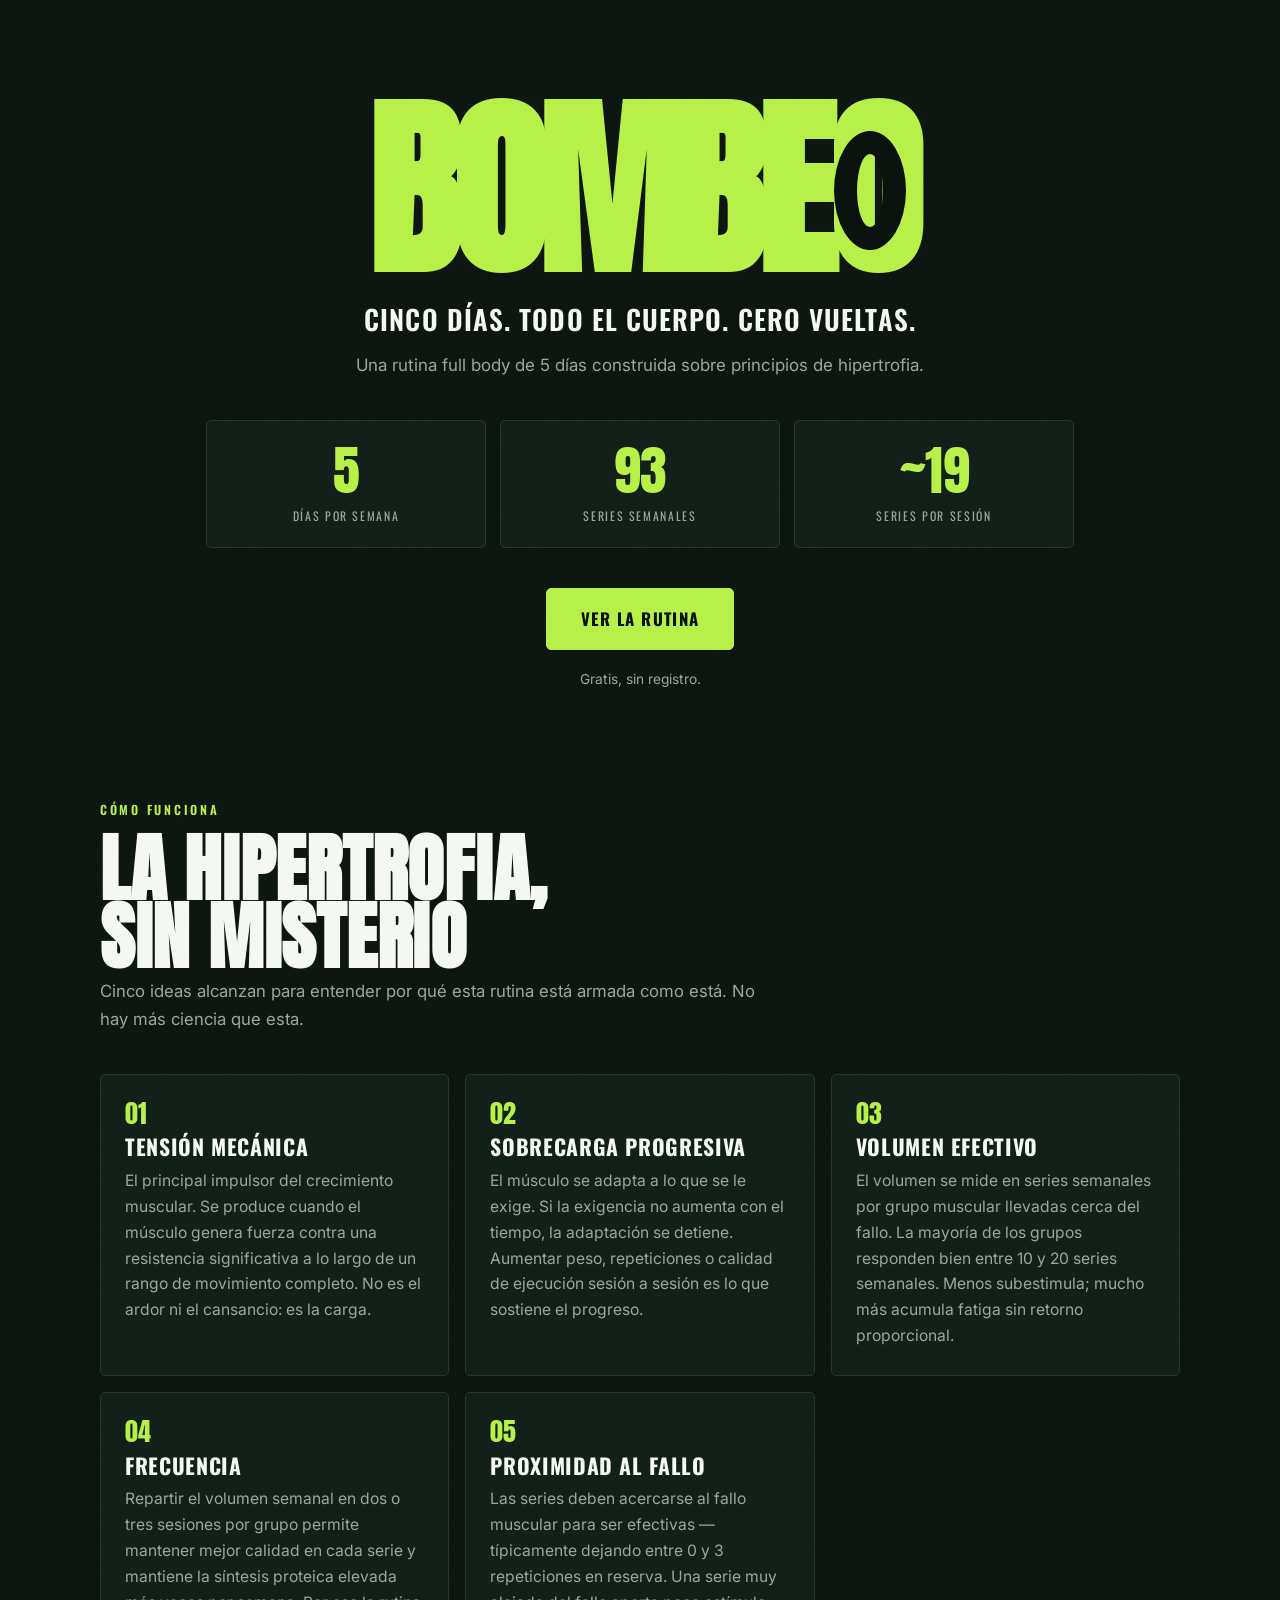
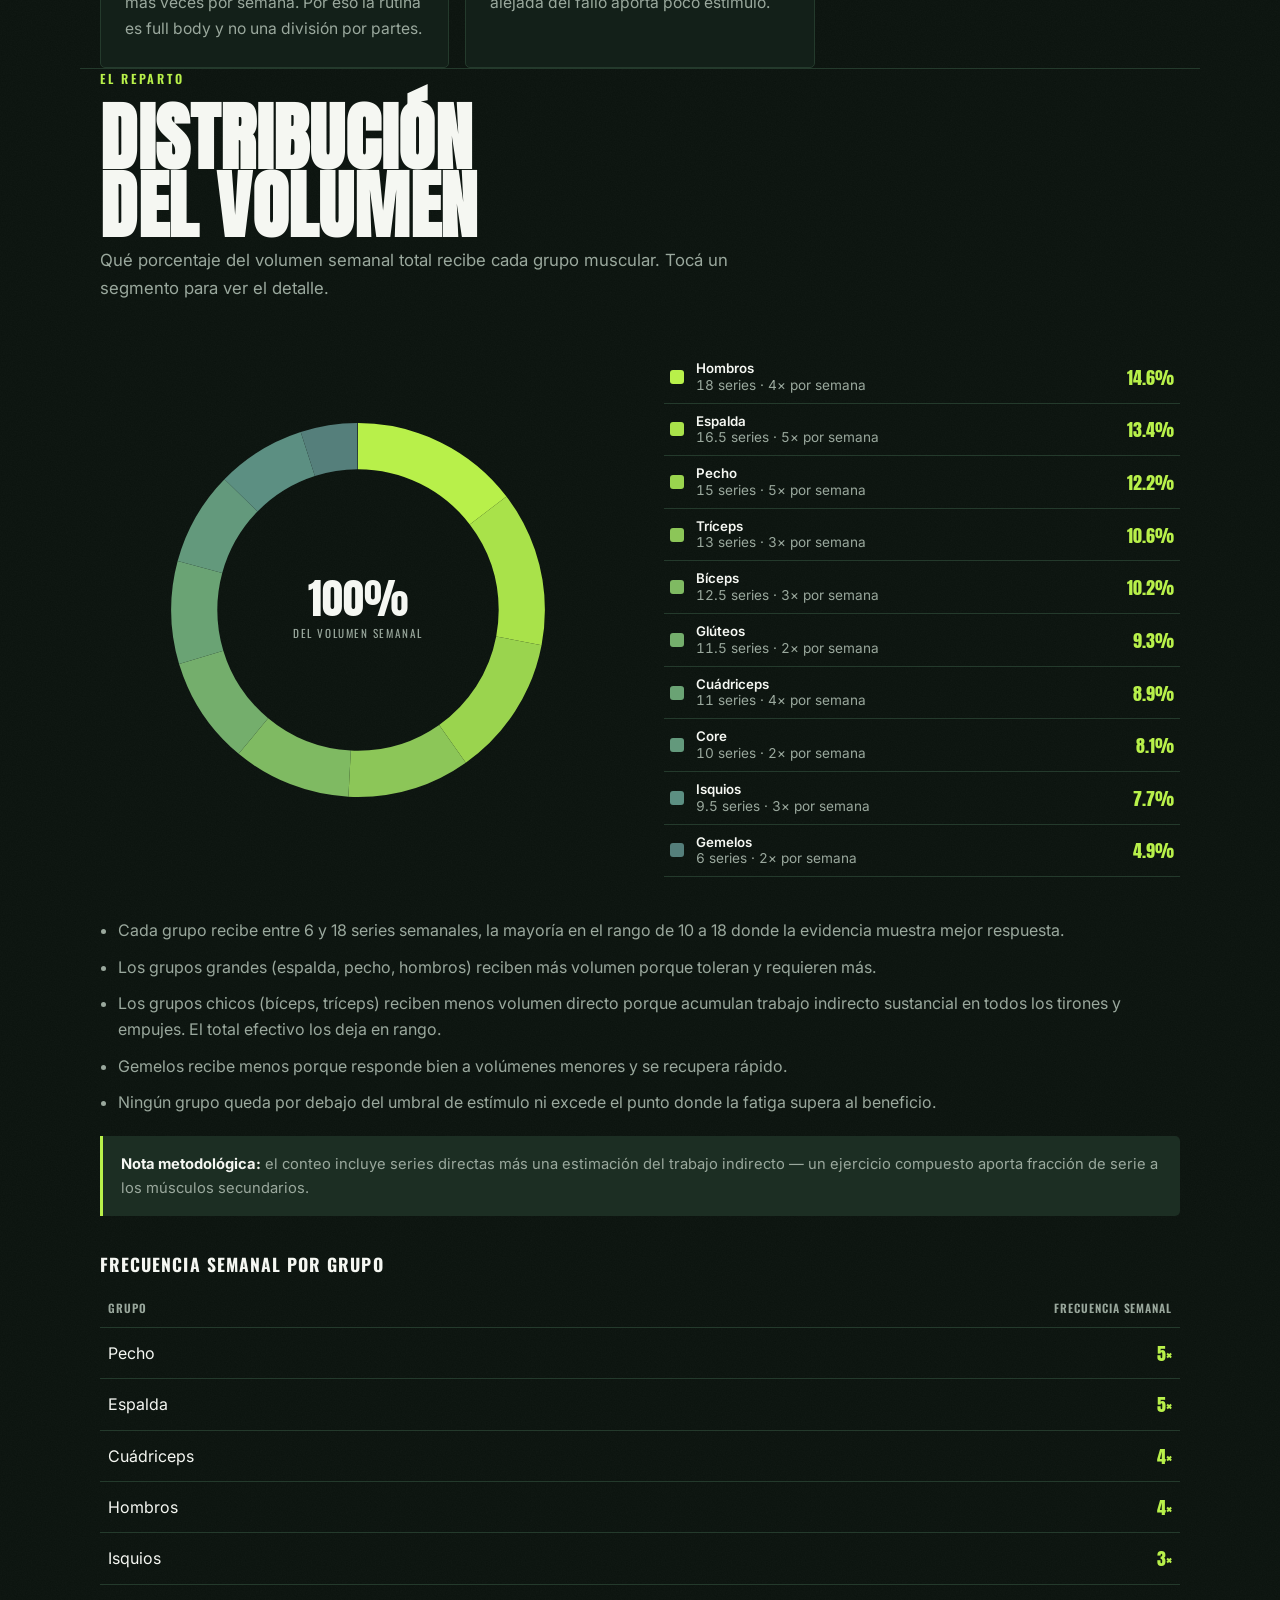
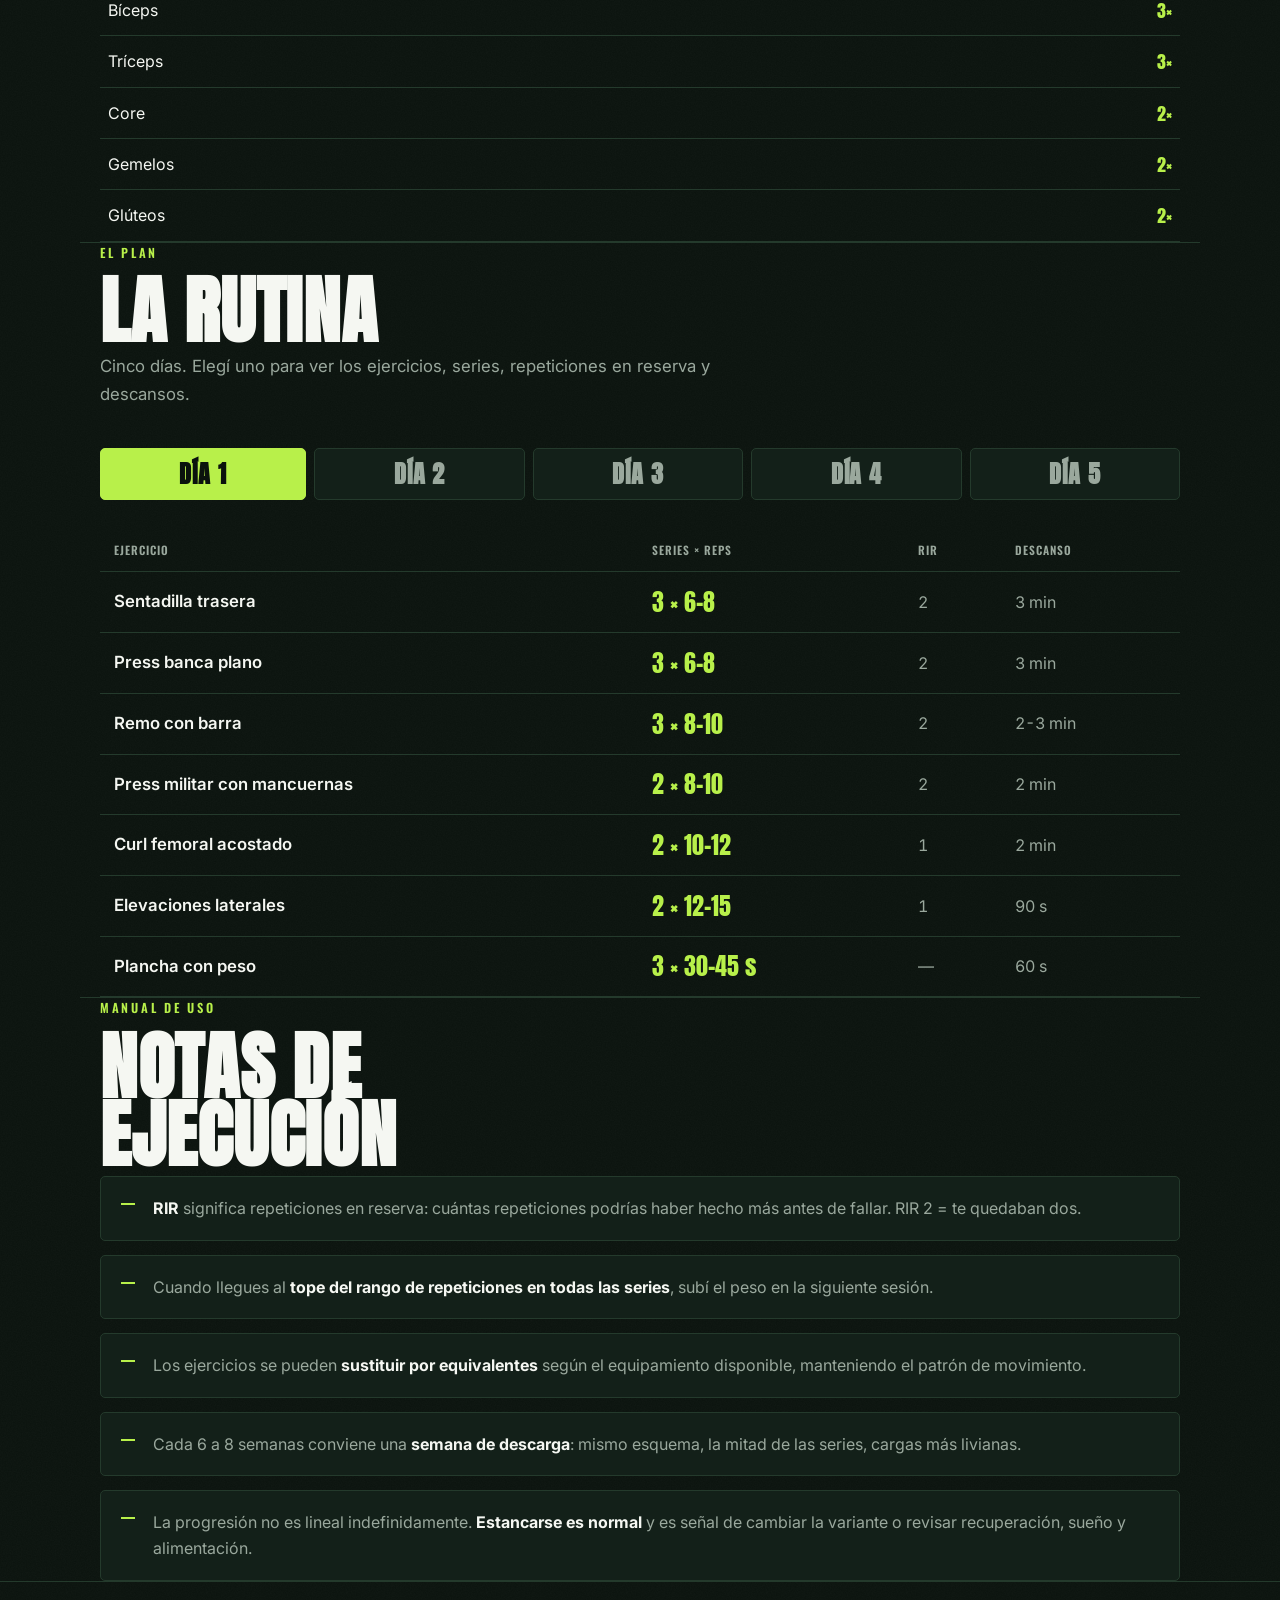
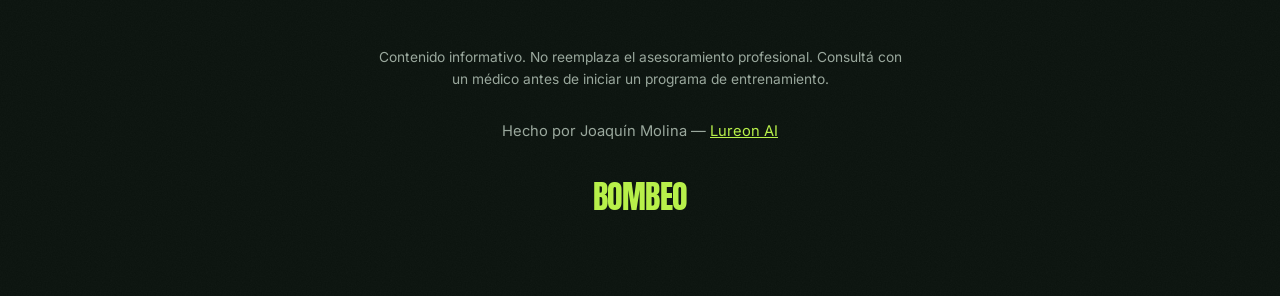
==== index.html @ 4f2cca0f "Landing BOMBEO: rutina full body 5 días Landing estática de una sola página construida en un único i" ====
<!doctype html>
<html lang="es-AR">
<head>
<meta charset="utf-8">
<meta name="viewport" content="width=device-width, initial-scale=1">
<title>BOMBEO — Rutina Full Body 5 Días</title>
<meta name="description" content="Rutina full body de 5 días construida sobre principios de hipertrofia. Gratis, sin registro.">
<link rel="preconnect" href="https://fonts.googleapis.com">
<link rel="preconnect" href="https://fonts.gstatic.com" crossorigin>
<link href="https://fonts.googleapis.com/css2?family=Anton&family=Oswald:wght@500;600;700&family=Inter:wght@400;500;600&display=swap" rel="stylesheet">
<style>
:root{
  --bg:#0A120D;
  --card:#132019;
  --elev:#1C2E23;
  --lima:#B8F04A;
  --salvia:#7BA687;
  --fg:#F5F7F2;
  --fg2:#9AA89D;
  --border:#243A2C;
  --lima-20:rgba(184,240,74,.20);
  --radius:5px;
  --display:'Anton',system-ui,sans-serif;
  --title:'Oswald',system-ui,sans-serif;
  --body:'Inter',system-ui,-apple-system,sans-serif;
  --maxw:1120px;
}
*{box-sizing:border-box}
html{scroll-behavior:smooth}
body{
  margin:0;
  background-color:var(--bg);
  color:var(--fg);
  font-family:var(--body);
  font-size:16px;
  line-height:1.65;
  -webkit-font-smoothing:antialiased;
  /* grano sutil sobre el fondo */
  background-image:url("data:image/svg+xml,%3Csvg xmlns='http://www.w3.org/2000/svg' width='140' height='140'%3E%3Cfilter id='n'%3E%3CfeTurbulence type='fractalNoise' baseFrequency='0.8' numOctaves='2' stitchTiles='stitch'/%3E%3CfeColorMatrix type='saturate' values='0'/%3E%3C/filter%3E%3Crect width='100%25' height='100%25' filter='url(%23n)' opacity='0.035'/%3E%3C/svg%3E");
}
img{max-width:100%}
a{color:var(--lima)}
h1,h2,h3{margin:0;line-height:1}

.wrap{max-width:var(--maxw);margin:0 auto;padding:0 20px}
section{padding:88px 0;border-top:1px solid var(--border)}
section:first-of-type{border-top:0}

.eyebrow{
  font-family:var(--title);
  font-weight:600;
  text-transform:uppercase;
  letter-spacing:.22em;
  font-size:.78rem;
  color:var(--lima);
  margin:0 0 14px;
}
.section-title{
  font-family:var(--display);
  text-transform:uppercase;
  letter-spacing:.01em;
  line-height:.92;
  font-size:clamp(2.4rem,7vw,4.6rem);
  margin:0 0 8px;
}
.section-lead{
  color:var(--fg2);
  max-width:60ch;
  font-size:1.05rem;
  margin:0 0 40px;
}
.hr-lima{height:1px;background:var(--lima-20);border:0;margin:0}

/* ---------- HERO ---------- */
.hero{
  padding:clamp(70px,12vh,140px) 0 96px;
  text-align:center;
  border-top:0;
}
.wordmark{
  font-family:var(--display);
  text-transform:uppercase;
  color:var(--lima);
  letter-spacing:-.04em;
  line-height:.86;
  font-size:clamp(4.2rem,20vw,12rem);
  display:inline-flex;
  align-items:baseline;
}
.wordmark .disc{
  position:relative;
  color:var(--lima);
}
.wordmark .disc::after{
  content:"";
  position:absolute;
  inset:14% 8% 14% 8%;
  border:.12em solid var(--bg);
  border-radius:50%;
  pointer-events:none;
}
.tagline{
  font-family:var(--title);
  font-weight:600;
  text-transform:uppercase;
  letter-spacing:.04em;
  font-size:clamp(1.05rem,3.4vw,1.7rem);
  margin:18px 0 10px;
}
.hero-sub{
  color:var(--fg2);
  max-width:52ch;
  margin:0 auto 40px;
  font-size:1.06rem;
}
.stats{
  display:flex;
  flex-wrap:wrap;
  justify-content:center;
  gap:14px;
  margin:0 auto 40px;
}
.stat{
  flex:1 1 200px;
  max-width:280px;
  background:var(--card);
  border:1px solid var(--border);
  border-radius:var(--radius);
  padding:22px 18px;
}
.stat .num{
  font-family:var(--display);
  color:var(--lima);
  font-size:clamp(2.6rem,7vw,3.4rem);
  line-height:1;
  letter-spacing:-.01em;
}
.stat .lbl{
  font-family:var(--title);
  text-transform:uppercase;
  letter-spacing:.14em;
  font-size:.74rem;
  color:var(--fg2);
  margin-top:8px;
}
.cta{
  display:inline-block;
  background:var(--lima);
  color:#0A120D;
  font-family:var(--title);
  font-weight:700;
  text-transform:uppercase;
  letter-spacing:.08em;
  text-decoration:none;
  font-size:1.05rem;
  padding:16px 34px;
  border-radius:var(--radius);
  border:1px solid var(--lima);
  transition:transform .15s ease,background .15s ease;
}
.cta:hover{transform:translateY(-2px);background:#c8ff5e}
.cta:focus-visible{outline:3px solid var(--salvia);outline-offset:3px}
.hero-note{color:var(--fg2);font-size:.86rem;margin-top:18px}

/* ---------- CONCEPTOS ---------- */
.concept-grid{
  display:grid;
  grid-template-columns:repeat(auto-fit,minmax(260px,1fr));
  gap:16px;
}
.concept{
  background:var(--card);
  border:1px solid var(--border);
  border-radius:var(--radius);
  padding:26px 24px;
}
.concept .idx{
  font-family:var(--display);
  color:var(--lima);
  font-size:1.6rem;
  line-height:1;
}
.concept h3{
  font-family:var(--title);
  font-weight:700;
  text-transform:uppercase;
  letter-spacing:.03em;
  font-size:1.35rem;
  margin:10px 0 10px;
}
.concept p{margin:0;color:var(--fg2);font-size:.98rem}

/* ---------- GRÁFICO ---------- */
.chart-layout{
  display:grid;
  grid-template-columns:minmax(0,1fr) minmax(0,1fr);
  gap:48px;
  align-items:center;
}
.donut-wrap{position:relative;max-width:420px;margin:0 auto;width:100%}
.donut{width:100%;height:auto;display:block;transform:rotate(-90deg)}
.donut circle{
  fill:none;
  stroke-width:22;
  cursor:pointer;
  transition:opacity .2s ease,stroke-width .2s ease;
}
.donut circle.dim{opacity:.28}
.donut circle.active{stroke-width:26}
.donut-center{
  position:absolute;inset:0;
  display:flex;flex-direction:column;align-items:center;justify-content:center;
  text-align:center;pointer-events:none;
}
.donut-center .big{font-family:var(--display);color:var(--fg);font-size:2.6rem;line-height:1}
.donut-center .cap{font-family:var(--title);text-transform:uppercase;letter-spacing:.14em;font-size:.7rem;color:var(--fg2);margin-top:4px;padding:0 12px}
.donut-center.show-detail .big{color:var(--lima)}

.legend{display:flex;flex-direction:column;gap:0;margin-top:8px}
.leg-item{
  display:grid;
  grid-template-columns:14px 1fr auto;
  gap:12px;
  align-items:center;
  padding:9px 6px;
  cursor:pointer;
  background:none;border:0;border-bottom:1px solid var(--border);
  text-align:left;color:var(--fg);width:100%;font-family:var(--body);
}
.leg-item:hover,.leg-item:focus-visible{background:var(--card);outline:none}
.leg-item .dot{width:14px;height:14px;border-radius:3px;flex:none}
.leg-item .txt{display:flex;flex-direction:column;line-height:1.25}
.leg-item .g{font-weight:600}
.leg-item .s{color:var(--fg2);font-variant-numeric:tabular-nums;font-size:.85rem}
.leg-item .p{font-family:var(--display);color:var(--lima);font-size:1.15rem;min-width:56px;text-align:right}

.chart-notes{margin-top:40px}
.chart-notes ul{margin:0;padding-left:1.1em;color:var(--fg2)}
.chart-notes li{margin-bottom:10px}
.method-note{
  margin-top:20px;
  background:var(--elev);
  border-left:3px solid var(--lima);
  border-radius:0 var(--radius) var(--radius) 0;
  padding:16px 18px;
  color:var(--fg2);
  font-size:.92rem;
}
.freq-table{margin-top:40px;width:100%}
.freq-table h3{font-family:var(--title);text-transform:uppercase;letter-spacing:.06em;font-size:1.1rem;margin:0 0 14px}
table.freq{width:100%;border-collapse:collapse;font-variant-numeric:tabular-nums}
table.freq th,table.freq td{text-align:left;padding:10px 8px;border-bottom:1px solid var(--border)}
table.freq th{font-family:var(--title);text-transform:uppercase;letter-spacing:.08em;font-size:.72rem;color:var(--fg2);font-weight:600}
table.freq td:last-child,table.freq th:last-child{text-align:right}
table.freq .fq{font-family:var(--display);color:var(--lima);font-size:1.15rem}

/* ---------- RUTINA ---------- */
.tabs{
  display:flex;
  gap:8px;
  flex-wrap:wrap;
  margin-bottom:28px;
}
.tab{
  flex:1 1 auto;
  min-width:110px;
  min-height:52px;
  background:var(--card);
  border:1px solid var(--border);
  border-radius:var(--radius);
  color:var(--fg2);
  font-family:var(--title);
  font-weight:600;
  text-transform:uppercase;
  letter-spacing:.06em;
  font-size:.95rem;
  cursor:pointer;
  padding:8px 14px;
  transition:all .18s ease;
  display:flex;flex-direction:column;align-items:center;justify-content:center;line-height:1.1;
}
.tab .big{font-family:var(--display);font-size:1.5rem;color:inherit}
.tab[aria-selected="true"]{
  background:var(--lima);
  border-color:var(--lima);
  color:#0A120D;
}
.tab:focus-visible{outline:3px solid var(--salvia);outline-offset:2px}

.day-panel{animation:fade .35s ease}
.day-panel[hidden]{display:none}
@keyframes fade{from{opacity:0;transform:translateY(8px)}to{opacity:1;transform:none}}

/* tabla desktop */
.ex-table{width:100%;border-collapse:collapse}
.ex-table thead th{
  font-family:var(--title);text-transform:uppercase;letter-spacing:.09em;
  font-size:.72rem;color:var(--fg2);font-weight:600;text-align:left;
  padding:12px 14px;border-bottom:1px solid var(--border);
}
.ex-table tbody td{padding:16px 14px;border-bottom:1px solid var(--border);vertical-align:middle}
.ex-table .name{font-weight:600;font-size:1.05rem}
.ex-table .sr{font-family:var(--display);color:var(--lima);font-size:1.5rem;line-height:1;white-space:nowrap}
.ex-table .num-col{font-variant-numeric:tabular-nums;color:var(--fg2)}
.ex-table tbody tr:hover{background:var(--card)}

/* tarjetas mobile */
.ex-cards{display:none;flex-direction:column;gap:12px}
.ex-card{
  background:var(--card);border:1px solid var(--border);border-radius:var(--radius);
  padding:16px;
}
.ex-card .name{font-weight:600;font-size:1.08rem;margin-bottom:12px}
.ex-card .row{display:flex;gap:10px}
.ex-card .cell{flex:1;background:var(--elev);border-radius:4px;padding:10px 8px;text-align:center}
.ex-card .cell .k{font-family:var(--title);text-transform:uppercase;letter-spacing:.08em;font-size:.6rem;color:var(--fg2);display:block;margin-bottom:4px}
.ex-card .cell .v{font-family:var(--display);color:var(--lima);font-size:1.25rem;line-height:1}
.ex-card .cell .v.small{font-size:1rem;color:var(--fg)}

/* ---------- NOTAS ---------- */
.notes-list{list-style:none;padding:0;margin:0;display:grid;gap:14px}
.notes-list li{
  background:var(--card);border:1px solid var(--border);border-radius:var(--radius);
  padding:18px 20px 18px 52px;color:var(--fg2);position:relative;
}
.notes-list li::before{
  content:"";position:absolute;left:20px;top:26px;width:14px;height:2px;background:var(--lima);
}
.notes-list b{color:var(--fg)}

/* ---------- FOOTER ---------- */
footer{border-top:1px solid var(--border);padding:64px 0 72px;text-align:center}
.disclaimer{color:var(--fg2);font-size:.86rem;max-width:60ch;margin:0 auto 28px}
.credits{color:var(--fg2);font-size:.92rem;margin-bottom:28px}
.foot-mark{
  font-family:var(--display);text-transform:uppercase;color:var(--lima);
  letter-spacing:-.03em;font-size:2rem;
}

/* reveal al scroll */
.reveal{opacity:0;transform:translateY(24px);transition:opacity .6s ease,transform .6s ease}
.reveal.in{opacity:1;transform:none}

@media (max-width:820px){
  .chart-layout{grid-template-columns:1fr;gap:36px}
}
@media (max-width:640px){
  section{padding:64px 0}
  .ex-table{display:none}
  .ex-cards{display:flex}
  .tab{flex:1 1 40%}
}
@media (prefers-reduced-motion:reduce){
  html{scroll-behavior:auto}
  .reveal{transition:none;opacity:1;transform:none}
  .day-panel{animation:none}
  .donut circle{transition:none}
}
</style>
</head>
<body>

<!-- ============ HERO ============ -->
<header class="hero wrap">
  <h1 class="wordmark">BOMBE<span class="disc">O</span></h1>
  <p class="tagline">Cinco días. Todo el cuerpo. Cero vueltas.</p>
  <p class="hero-sub">Una rutina full body de 5 días construida sobre principios de hipertrofia.</p>
  <div class="stats">
    <div class="stat"><div class="num">5</div><div class="lbl">Días por semana</div></div>
    <div class="stat"><div class="num">93</div><div class="lbl">Series semanales</div></div>
    <div class="stat"><div class="num">~19</div><div class="lbl">Series por sesión</div></div>
  </div>
  <a class="cta" href="#rutina">Ver la rutina</a>
  <p class="hero-note">Gratis, sin registro.</p>
</header>

<!-- ============ HIPERTROFIA ============ -->
<section class="wrap reveal">
  <p class="eyebrow">Cómo funciona</p>
  <h2 class="section-title">La hipertrofia,<br>sin misterio</h2>
  <p class="section-lead">Cinco ideas alcanzan para entender por qué esta rutina está armada como está. No hay más ciencia que esta.</p>
  <div class="concept-grid" id="concepts"></div>
</section>

<!-- ============ GRÁFICO ============ -->
<section class="wrap reveal">
  <p class="eyebrow">El reparto</p>
  <h2 class="section-title">Distribución<br>del volumen</h2>
  <p class="section-lead">Qué porcentaje del volumen semanal total recibe cada grupo muscular. Tocá un segmento para ver el detalle.</p>

  <div class="chart-layout">
    <div class="donut-wrap">
      <svg class="donut" viewBox="0 0 200 200" role="img" aria-label="Gráfico de dona: distribución del volumen semanal por grupo muscular">
        <g id="donut-segments"></g>
      </svg>
      <div class="donut-center" id="donut-center">
        <div class="big">100%</div>
        <div class="cap">Del volumen semanal</div>
      </div>
    </div>
    <div>
      <div class="legend" id="legend"></div>
    </div>
  </div>

  <div class="chart-notes">
    <ul>
      <li>Cada grupo recibe entre 6 y 18 series semanales, la mayoría en el rango de 10 a 18 donde la evidencia muestra mejor respuesta.</li>
      <li>Los grupos grandes (espalda, pecho, hombros) reciben más volumen porque toleran y requieren más.</li>
      <li>Los grupos chicos (bíceps, tríceps) reciben menos volumen directo porque acumulan trabajo indirecto sustancial en todos los tirones y empujes. El total efectivo los deja en rango.</li>
      <li>Gemelos recibe menos porque responde bien a volúmenes menores y se recupera rápido.</li>
      <li>Ningún grupo queda por debajo del umbral de estímulo ni excede el punto donde la fatiga supera al beneficio.</li>
    </ul>
    <p class="method-note"><b style="color:var(--fg)">Nota metodológica:</b> el conteo incluye series directas más una estimación del trabajo indirecto — un ejercicio compuesto aporta fracción de serie a los músculos secundarios.</p>

    <div class="freq-table">
      <h3>Frecuencia semanal por grupo</h3>
      <table class="freq" id="freq-table">
        <thead><tr><th>Grupo</th><th>Frecuencia semanal</th></tr></thead>
        <tbody></tbody>
      </table>
    </div>
  </div>
</section>

<!-- ============ RUTINA ============ -->
<section class="wrap reveal" id="rutina">
  <p class="eyebrow">El plan</p>
  <h2 class="section-title">La rutina</h2>
  <p class="section-lead">Cinco días. Elegí uno para ver los ejercicios, series, repeticiones en reserva y descansos.</p>

  <div class="tabs" role="tablist" aria-label="Días de la rutina" id="tabs"></div>
  <div id="panels"></div>
</section>

<!-- ============ NOTAS ============ -->
<section class="wrap reveal">
  <p class="eyebrow">Manual de uso</p>
  <h2 class="section-title">Notas de<br>ejecución</h2>
  <ul class="notes-list">
    <li><b>RIR</b> significa repeticiones en reserva: cuántas repeticiones podrías haber hecho más antes de fallar. RIR 2 = te quedaban dos.</li>
    <li>Cuando llegues al <b>tope del rango de repeticiones en todas las series</b>, subí el peso en la siguiente sesión.</li>
    <li>Los ejercicios se pueden <b>sustituir por equivalentes</b> según el equipamiento disponible, manteniendo el patrón de movimiento.</li>
    <li>Cada 6 a 8 semanas conviene una <b>semana de descarga</b>: mismo esquema, la mitad de las series, cargas más livianas.</li>
    <li>La progresión no es lineal indefinidamente. <b>Estancarse es normal</b> y es señal de cambiar la variante o revisar recuperación, sueño y alimentación.</li>
  </ul>
</section>

<!-- ============ FOOTER ============ -->
<footer>
  <div class="wrap">
    <p class="disclaimer">Contenido informativo. No reemplaza el asesoramiento profesional. Consultá con un médico antes de iniciar un programa de entrenamiento.</p>
    <p class="credits">Hecho por Joaquín Molina — <a href="https://lureon.ai" target="_blank" rel="noopener">Lureon AI</a></p>
    <div class="foot-mark">BOMBEO</div>
  </div>
</footer>

<script>
/* ================= DATOS ================= */
const conceptos = [
  {t:"Tensión mecánica", d:"El principal impulsor del crecimiento muscular. Se produce cuando el músculo genera fuerza contra una resistencia significativa a lo largo de un rango de movimiento completo. No es el ardor ni el cansancio: es la carga."},
  {t:"Sobrecarga progresiva", d:"El músculo se adapta a lo que se le exige. Si la exigencia no aumenta con el tiempo, la adaptación se detiene. Aumentar peso, repeticiones o calidad de ejecución sesión a sesión es lo que sostiene el progreso."},
  {t:"Volumen efectivo", d:"El volumen se mide en series semanales por grupo muscular llevadas cerca del fallo. La mayoría de los grupos responden bien entre 10 y 20 series semanales. Menos subestimula; mucho más acumula fatiga sin retorno proporcional."},
  {t:"Frecuencia", d:"Repartir el volumen semanal en dos o tres sesiones por grupo permite mantener mejor calidad en cada serie y mantiene la síntesis proteica elevada más veces por semana. Por eso la rutina es full body y no una división por partes."},
  {t:"Proximidad al fallo", d:"Las series deben acercarse al fallo muscular para ser efectivas — típicamente dejando entre 0 y 3 repeticiones en reserva. Una serie muy alejada del fallo aporta poco estímulo."},
];

const distribucion = [
  { grupo:"Hombros",    series:18.0, pct:14.6, frec:"4×" },
  { grupo:"Espalda",    series:16.5, pct:13.4, frec:"5×" },
  { grupo:"Pecho",      series:15.0, pct:12.2, frec:"5×" },
  { grupo:"Tríceps",    series:13.0, pct:10.6, frec:"3×" },
  { grupo:"Bíceps",     series:12.5, pct:10.2, frec:"3×" },
  { grupo:"Glúteos",    series:11.5, pct: 9.3, frec:"2×" },
  { grupo:"Cuádriceps", series:11.0, pct: 8.9, frec:"4×" },
  { grupo:"Core",       series:10.0, pct: 8.1, frec:"2×" },
  { grupo:"Isquios",    series: 9.5, pct: 7.7, frec:"3×" },
  { grupo:"Gemelos",    series: 6.0, pct: 4.9, frec:"2×" },
];

/* colores: gradación salvia -> lima, más volumen = más lima */
const colores = ["#B8F04A","#A9E24A","#9AD44E","#8CC658","#7FBA62","#74AE6C","#6AA374","#63997C","#5C8F82","#557F7B"];

const dias = [
  {n:1, ejercicios:[
    {e:"Sentadilla trasera",          sr:"3 × 6-8",   rir:"2",   d:"3 min"},
    {e:"Press banca plano",           sr:"3 × 6-8",   rir:"2",   d:"3 min"},
    {e:"Remo con barra",              sr:"3 × 8-10",  rir:"2",   d:"2-3 min"},
    {e:"Press militar con mancuernas",sr:"2 × 8-10",  rir:"2",   d:"2 min"},
    {e:"Curl femoral acostado",       sr:"2 × 10-12", rir:"1",   d:"2 min"},
    {e:"Elevaciones laterales",       sr:"2 × 12-15", rir:"1",   d:"90 s"},
    {e:"Plancha con peso",            sr:"3 × 30-45 s",rir:"—",  d:"60 s"},
  ]},
  {n:2, ejercicios:[
    {e:"Peso muerto rumano",          sr:"3 × 8-10",  rir:"2",   d:"3 min"},
    {e:"Dominadas o jalón al pecho",  sr:"3 × 6-10",  rir:"2",   d:"3 min"},
    {e:"Press inclinado con mancuernas",sr:"3 × 8-10",rir:"2",   d:"2-3 min"},
    {e:"Prensa 45°",                  sr:"2 × 10-12", rir:"1-2", d:"2 min"},
    {e:"Curl de bíceps con barra",    sr:"2 × 8-12",  rir:"1",   d:"90 s"},
    {e:"Extensión de tríceps en polea",sr:"2 × 10-12",rir:"1",   d:"90 s"},
    {e:"Gemelos de pie",              sr:"3 × 10-15", rir:"1",   d:"90 s"},
  ]},
  {n:3, ejercicios:[
    {e:"Press banca inclinado con barra",sr:"3 × 6-8",rir:"2",   d:"3 min"},
    {e:"Remo sentado en polea",       sr:"3 × 10-12", rir:"2",   d:"2-3 min"},
    {e:"Sentadilla búlgara",          sr:"3 × 8-10",  rir:"2",   d:"2-3 min"},
    {e:"Hip thrust",                  sr:"3 × 8-12",  rir:"1-2", d:"2-3 min"},
    {e:"Elevaciones laterales",       sr:"3 × 12-15", rir:"1",   d:"90 s"},
    {e:"Face pull",                   sr:"2 × 15-20", rir:"1",   d:"90 s"},
    {e:"Rueda abdominal",             sr:"3 × 8-12",  rir:"1",   d:"90 s"},
  ]},
  {n:4, ejercicios:[
    {e:"Peso muerto convencional",    sr:"3 × 4-6",   rir:"2-3", d:"3-4 min"},
    {e:"Press militar con barra",     sr:"3 × 6-8",   rir:"2",   d:"3 min"},
    {e:"Jalón agarre neutro",         sr:"3 × 10-12", rir:"2",   d:"2-3 min"},
    {e:"Aperturas en polea",          sr:"2 × 12-15", rir:"1",   d:"90 s"},
    {e:"Curl martillo",               sr:"2 × 10-12", rir:"1",   d:"90 s"},
    {e:"Fondos o press cerrado",      sr:"2 × 8-12",  rir:"1-2", d:"2 min"},
    {e:"Gemelos sentado",             sr:"3 × 12-15", rir:"1",   d:"90 s"},
  ]},
  {n:5, ejercicios:[
    {e:"Hack squat o prensa",         sr:"3 × 8-12",  rir:"1-2", d:"2-3 min"},
    {e:"Remo con mancuerna unilateral",sr:"3 × 10-12",rir:"2",   d:"2 min"},
    {e:"Press plano con mancuernas",  sr:"3 × 8-12",  rir:"1-2", d:"2-3 min"},
    {e:"Puente de glúteo o patada en polea",sr:"3 × 12-15",rir:"1",d:"2 min"},
    {e:"Elevaciones laterales en polea",sr:"3 × 12-20",rir:"1",  d:"90 s"},
    {e:"Curl predicador",             sr:"2 × 10-12", rir:"1",   d:"90 s"},
    {e:"Extensión de tríceps sobre cabeza",sr:"2 × 10-15",rir:"1",d:"90 s"},
  ]},
];

const frecuencia = [
  ["Pecho","5×"],["Espalda","5×"],["Cuádriceps","4×"],["Hombros","4×"],
  ["Isquios","3×"],["Bíceps","3×"],["Tríceps","3×"],["Core","2×"],
  ["Gemelos","2×"],["Glúteos","2×"],
];

/* ================= RENDER: conceptos ================= */
const cg = document.getElementById('concepts');
conceptos.forEach((c,i)=>{
  const el = document.createElement('div');
  el.className = 'concept';
  el.innerHTML = `<div class="idx">${String(i+1).padStart(2,'0')}</div><h3>${c.t}</h3><p>${c.d}</p>`;
  cg.appendChild(el);
});

/* ================= RENDER: donut + leyenda ================= */
const R = 78, C = 2*Math.PI*R; // circunferencia
const segG = document.getElementById('donut-segments');
const legend = document.getElementById('legend');
const center = document.getElementById('donut-center');
const centerDefault = {big:"100%", cap:"Del volumen semanal"};
let offset = 0;
const circles = [];

distribucion.forEach((d,i)=>{
  const frac = d.pct/100;
  const len = frac*C;
  const circle = document.createElementNS("http://www.w3.org/2000/svg","circle");
  circle.setAttribute("cx","100");
  circle.setAttribute("cy","100");
  circle.setAttribute("r",R);
  circle.setAttribute("stroke",colores[i]);
  circle.setAttribute("stroke-dasharray",`${len} ${C-len}`);
  circle.setAttribute("stroke-dashoffset", -offset);
  circle.dataset.i = i;
  segG.appendChild(circle);
  circles.push(circle);
  offset += len;

  // leyenda (botón accesible)
  const b = document.createElement('button');
  b.className = 'leg-item';
  b.dataset.i = i;
  b.innerHTML = `<span class="dot" style="background:${colores[i]}"></span>
    <span class="txt"><span class="g">${d.grupo}</span><span class="s">${d.series} series · ${d.frec} por semana</span></span>
    <span class="p">${d.pct}%</span>`;
  legend.appendChild(b);
});

function highlight(i){
  circles.forEach(c=>{
    c.classList.toggle('active', +c.dataset.i===i);
    c.classList.toggle('dim', +c.dataset.i!==i);
  });
  const d = distribucion[i];
  center.classList.add('show-detail');
  center.querySelector('.big').textContent = d.pct+"%";
  center.querySelector('.cap').textContent = `${d.grupo} · ${d.series} series · ${d.frec}`;
}
function clearHighlight(){
  circles.forEach(c=>{c.classList.remove('active');c.classList.remove('dim');});
  center.classList.remove('show-detail');
  center.querySelector('.big').textContent = centerDefault.big;
  center.querySelector('.cap').textContent = centerDefault.cap;
}
function bind(el){
  const i = +el.dataset.i;
  el.addEventListener('mouseenter',()=>highlight(i));
  el.addEventListener('mouseleave',clearHighlight);
  el.addEventListener('focus',()=>highlight(i));
  el.addEventListener('blur',clearHighlight);
  el.addEventListener('click',()=>highlight(i));
}
circles.forEach(bind);
legend.querySelectorAll('.leg-item').forEach(bind);

/* tabla frecuencia */
const ftb = document.querySelector('#freq-table tbody');
frecuencia.forEach(([g,f])=>{
  const tr = document.createElement('tr');
  tr.innerHTML = `<td>${g}</td><td><span class="fq">${f}</span></td>`;
  ftb.appendChild(tr);
});

/* ================= RENDER: rutina (tabs + paneles) ================= */
const tabsEl = document.getElementById('tabs');
const panelsEl = document.getElementById('panels');

dias.forEach((dia,idx)=>{
  const tab = document.createElement('button');
  tab.className = 'tab';
  tab.setAttribute('role','tab');
  tab.id = `tab-${dia.n}`;
  tab.setAttribute('aria-controls',`panel-${dia.n}`);
  tab.setAttribute('aria-selected', idx===0 ? 'true':'false');
  tab.tabIndex = idx===0 ? 0 : -1;
  tab.innerHTML = `<span class="big">Día ${dia.n}</span>`;
  tabsEl.appendChild(tab);

  const panel = document.createElement('div');
  panel.className = 'day-panel';
  panel.id = `panel-${dia.n}`;
  panel.setAttribute('role','tabpanel');
  panel.setAttribute('aria-labelledby',`tab-${dia.n}`);
  if(idx!==0) panel.hidden = true;

  // tabla desktop
  let rows = dia.ejercicios.map(x=>`
    <tr>
      <td class="name">${x.e}</td>
      <td class="sr">${x.sr}</td>
      <td class="num-col">${x.rir}</td>
      <td class="num-col">${x.d}</td>
    </tr>`).join('');
  // tarjetas mobile
  let cards = dia.ejercicios.map(x=>`
    <div class="ex-card">
      <div class="name">${x.e}</div>
      <div class="row">
        <div class="cell"><span class="k">Series × Reps</span><span class="v">${x.sr}</span></div>
        <div class="cell"><span class="k">RIR</span><span class="v">${x.rir}</span></div>
        <div class="cell"><span class="k">Descanso</span><span class="v small">${x.d}</span></div>
      </div>
    </div>`).join('');

  panel.innerHTML = `
    <table class="ex-table">
      <thead><tr><th>Ejercicio</th><th>Series × Reps</th><th>RIR</th><th>Descanso</th></tr></thead>
      <tbody>${rows}</tbody>
    </table>
    <div class="ex-cards">${cards}</div>`;
  panelsEl.appendChild(panel);
});

const tabButtons = Array.from(tabsEl.querySelectorAll('.tab'));
function selectTab(i){
  tabButtons.forEach((t,j)=>{
    const on = i===j;
    t.setAttribute('aria-selected', on?'true':'false');
    t.tabIndex = on?0:-1;
    document.getElementById(`panel-${dias[j].n}`).hidden = !on;
  });
}
tabButtons.forEach((t,i)=>{
  t.addEventListener('click',()=>selectTab(i));
  t.addEventListener('keydown',e=>{
    let ni = null;
    if(e.key==='ArrowRight'||e.key==='ArrowDown') ni=(i+1)%tabButtons.length;
    else if(e.key==='ArrowLeft'||e.key==='ArrowUp') ni=(i-1+tabButtons.length)%tabButtons.length;
    else if(e.key==='Home') ni=0;
    else if(e.key==='End') ni=tabButtons.length-1;
    if(ni!==null){e.preventDefault();selectTab(ni);tabButtons[ni].focus();}
  });
});

/* ================= reveal + animación donut al scroll ================= */
const prefersReduced = window.matchMedia('(prefers-reduced-motion: reduce)').matches;

const io = new IntersectionObserver((entries)=>{
  entries.forEach(en=>{
    if(en.isIntersecting){ en.target.classList.add('in'); io.unobserve(en.target); }
  });
},{threshold:0.12});
document.querySelectorAll('.reveal').forEach(el=>io.observe(el));

// animación de dibujado del donut
if(!prefersReduced){
  circles.forEach(c=>{
    const orig = c.getAttribute('stroke-dasharray');
    c.dataset.dash = orig;
    c.setAttribute('stroke-dasharray',`0 ${C}`);
    c.style.transition = 'stroke-dasharray 1s cubic-bezier(.4,0,.2,1)';
  });
  const donutIO = new IntersectionObserver((entries)=>{
    entries.forEach(en=>{
      if(en.isIntersecting){
        circles.forEach((c,idx)=>{
          setTimeout(()=>c.setAttribute('stroke-dasharray',c.dataset.dash), 80*idx);
        });
        donutIO.disconnect();
      }
    });
  },{threshold:0.3});
  donutIO.observe(document.querySelector('.donut-wrap'));
}
</script>
</body>
</html>
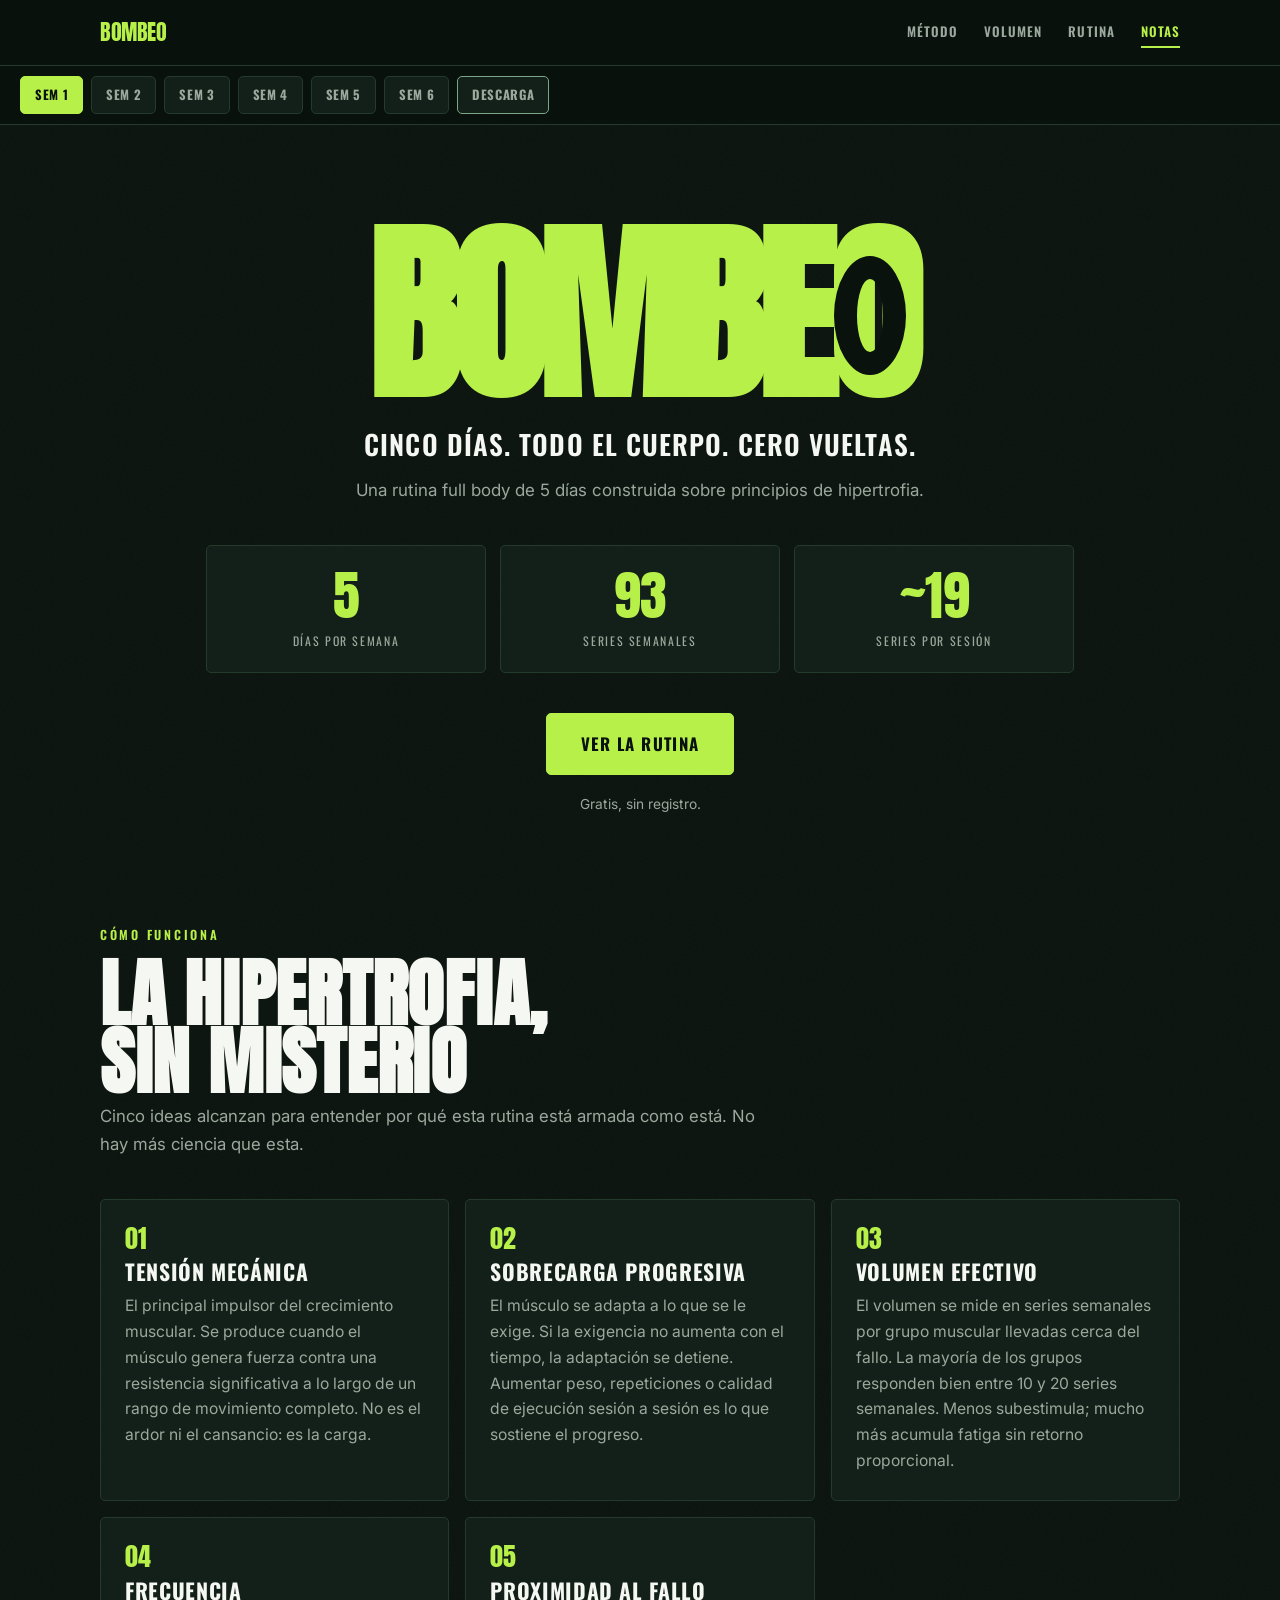
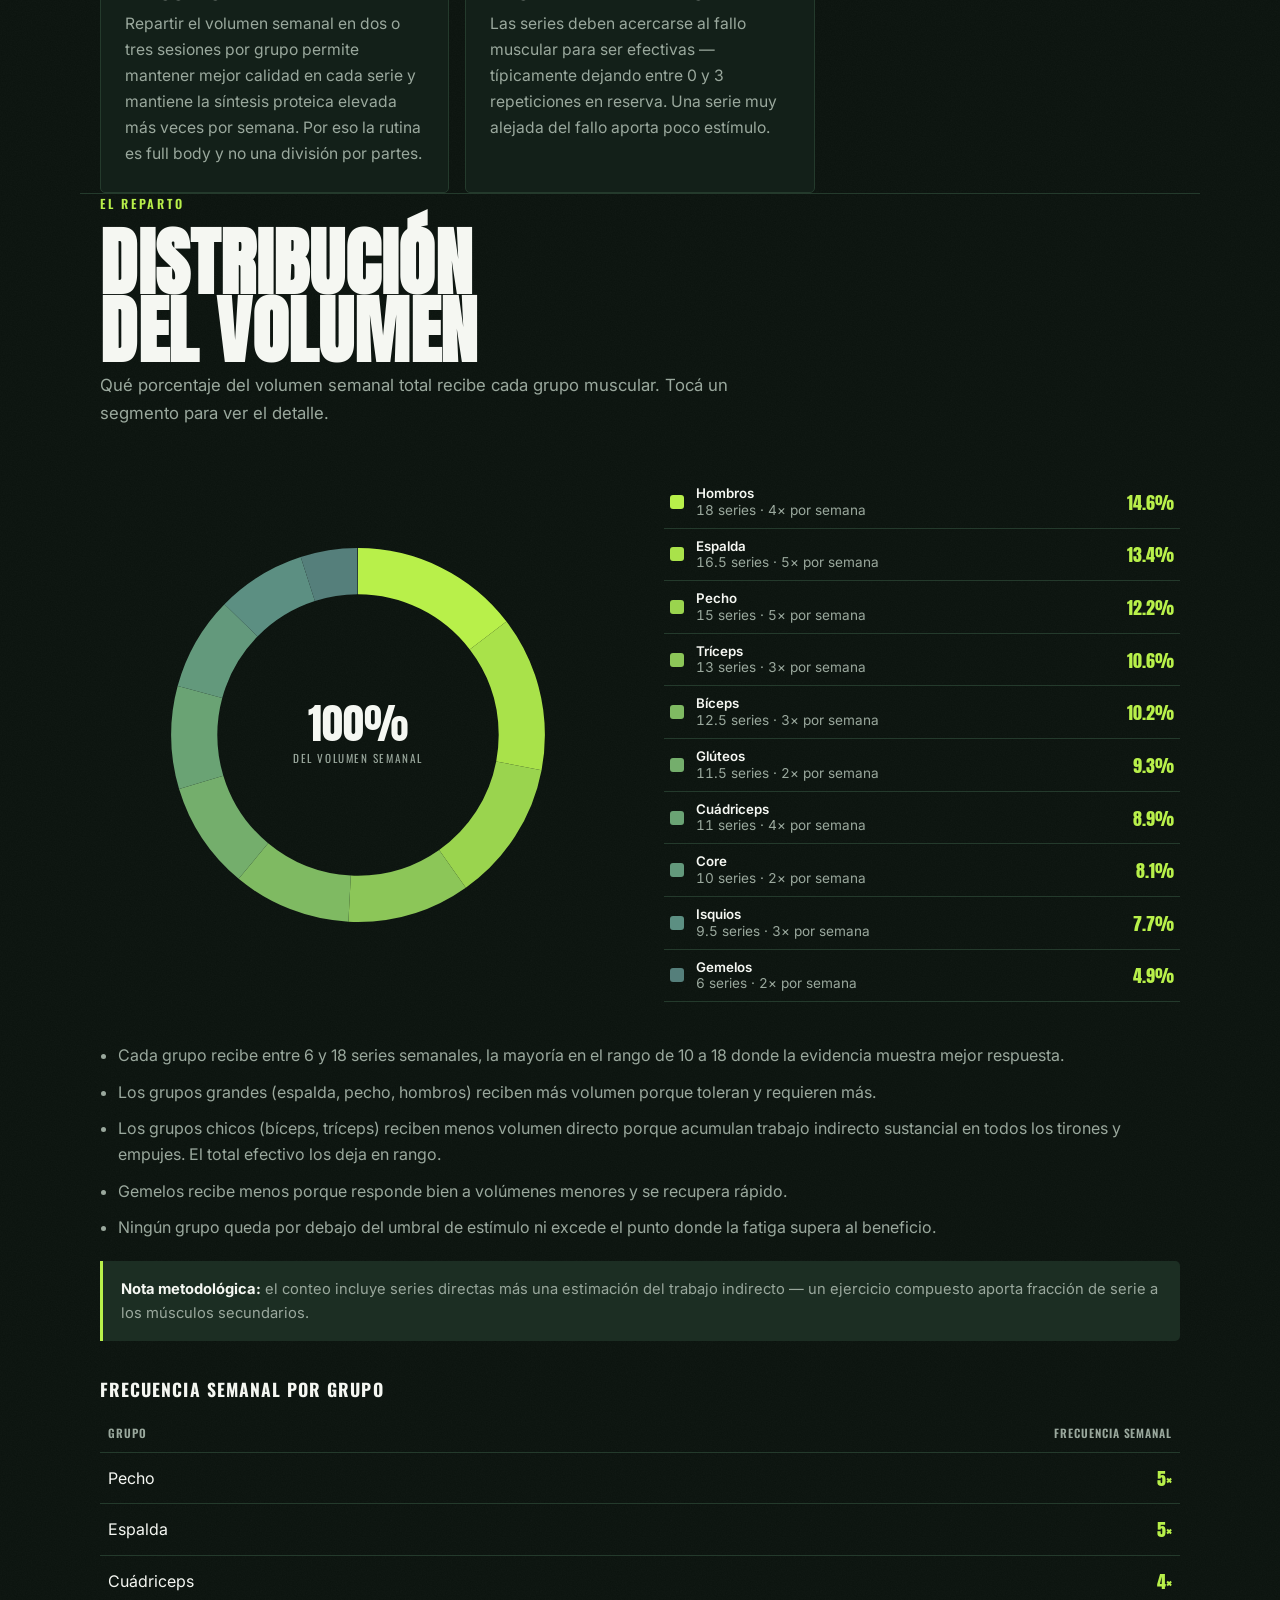
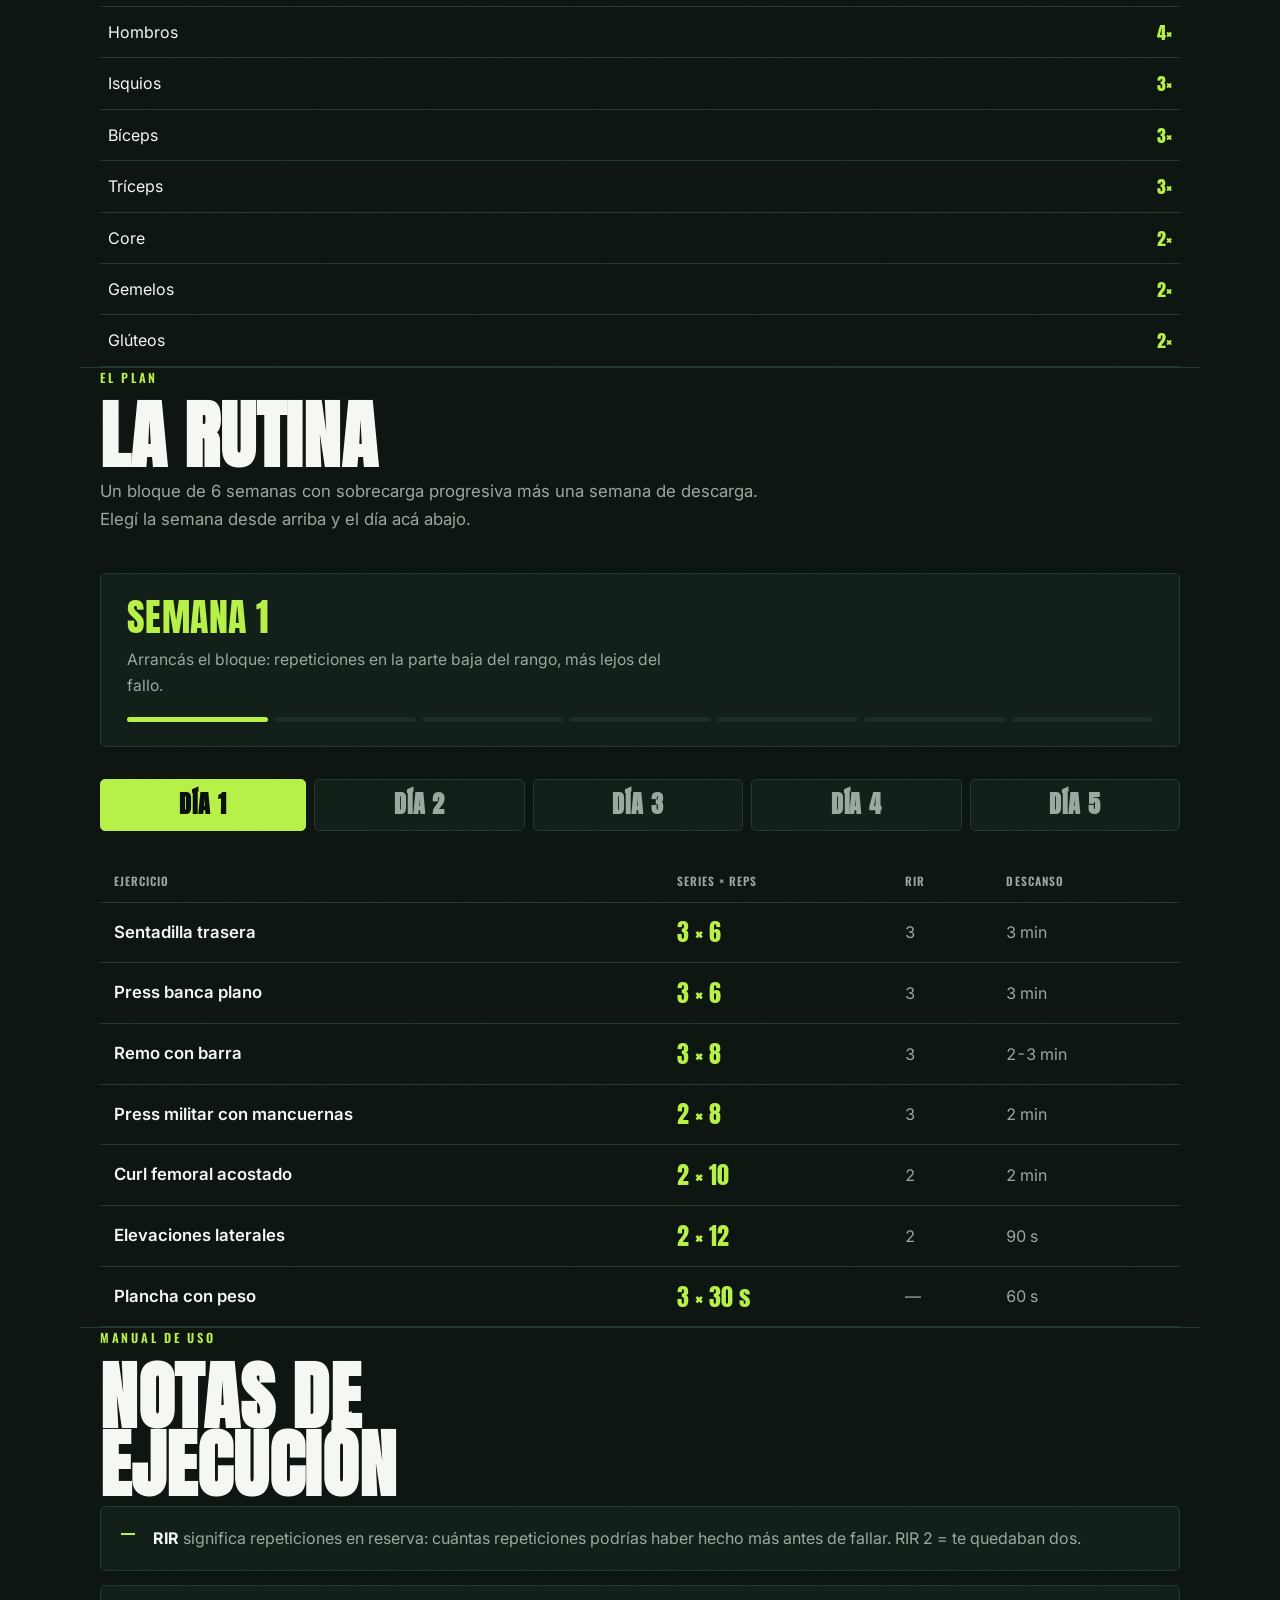
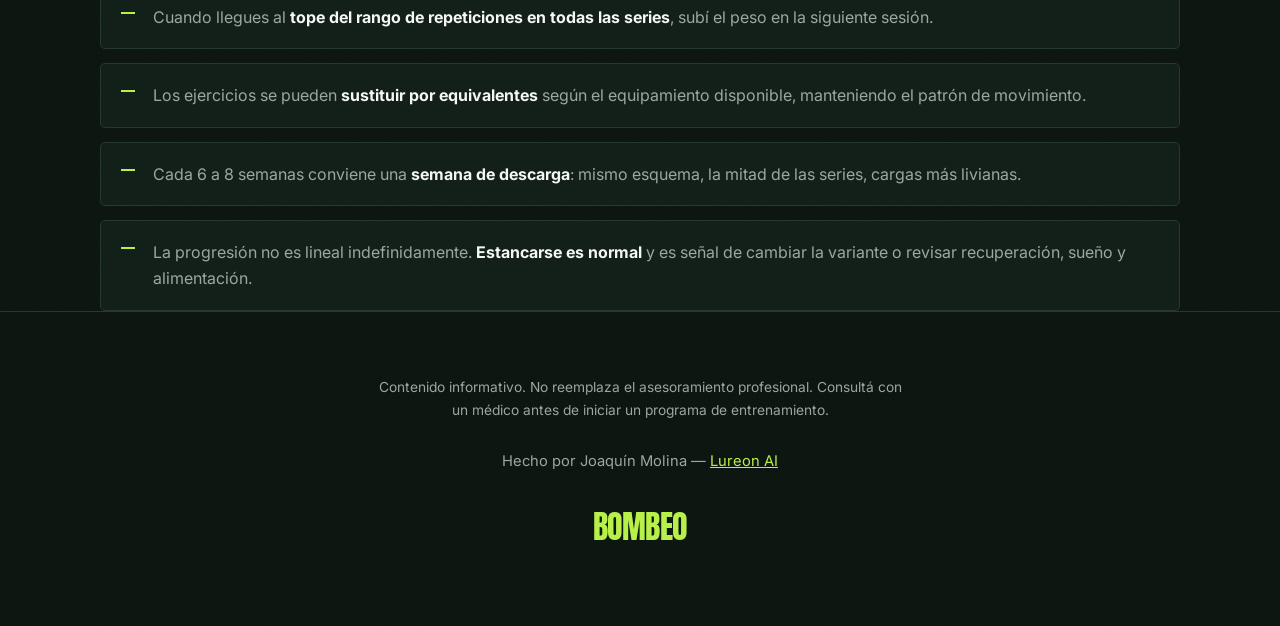
==== commit 7fb84bb3: "Navbar fija + rutina progresiva por semana Antes la rutina eran 5 días fijos sin forma de navegar ni" ====
--- a/index.html
+++ b/index.html
@@ -27,6 +27,7 @@
 }
 *{box-sizing:border-box}
 html{scroll-behavior:smooth}
+section,footer{scroll-margin-top:118px}
 body{
   margin:0;
   background-color:var(--bg);
@@ -70,6 +71,87 @@
   margin:0 0 40px;
 }
 .hr-lima{height:1px;background:var(--lima-20);border:0;margin:0}
+
+/* ---------- NAVBAR ---------- */
+.navbar{
+  position:sticky;
+  top:0;
+  z-index:100;
+  background:rgba(10,18,13,.88);
+  backdrop-filter:blur(10px);
+  -webkit-backdrop-filter:blur(10px);
+  border-bottom:1px solid var(--border);
+}
+.nav-top{
+  display:flex;
+  align-items:center;
+  justify-content:space-between;
+  gap:16px;
+  padding:14px 20px;
+}
+.nav-logo{
+  font-family:var(--display);
+  text-transform:uppercase;
+  color:var(--lima);
+  letter-spacing:-.02em;
+  font-size:1.4rem;
+  text-decoration:none;
+  flex:none;
+}
+.nav-links{
+  display:flex;
+  gap:26px;
+  flex-wrap:wrap;
+}
+.nav-links a{
+  font-family:var(--title);
+  font-weight:600;
+  text-transform:uppercase;
+  letter-spacing:.08em;
+  font-size:.82rem;
+  color:var(--fg2);
+  text-decoration:none;
+  padding:4px 0;
+  border-bottom:2px solid transparent;
+  transition:color .15s ease,border-color .15s ease;
+}
+.nav-links a:hover,.nav-links a:focus-visible{color:var(--fg)}
+.nav-links a.active{color:var(--lima);border-color:var(--lima)}
+.nav-weeks-row{
+  border-top:1px solid var(--border);
+  overflow-x:auto;
+  scrollbar-width:thin;
+}
+.nav-weeks{
+  display:inline-flex;
+  gap:8px;
+  padding:10px 20px;
+  white-space:nowrap;
+}
+.week-pill{
+  flex:none;
+  background:var(--card);
+  border:1px solid var(--border);
+  border-radius:var(--radius);
+  color:var(--fg2);
+  font-family:var(--title);
+  font-weight:700;
+  text-transform:uppercase;
+  letter-spacing:.05em;
+  font-size:.8rem;
+  padding:8px 14px;
+  min-height:38px;
+  cursor:pointer;
+  transition:all .15s ease;
+}
+.week-pill:hover{color:var(--fg);border-color:var(--salvia)}
+.week-pill:focus-visible{outline:3px solid var(--salvia);outline-offset:2px}
+.week-pill[aria-pressed="true"]{background:var(--lima);border-color:var(--lima);color:#0A120D}
+.week-pill.deload{border-color:var(--salvia)}
+.week-pill.deload[aria-pressed="true"]{background:var(--salvia);border-color:var(--salvia);color:#0A120D}
+@media (max-width:560px){
+  .nav-links{display:none}
+}
 
 /* ---------- HERO ---------- */
 .hero{
@@ -255,6 +337,28 @@
 table.freq .fq{font-family:var(--display);color:var(--lima);font-size:1.15rem}
 
 /* ---------- RUTINA ---------- */
+.week-head{
+  background:var(--card);
+  border:1px solid var(--border);
+  border-radius:var(--radius);
+  padding:24px 26px;
+  margin-bottom:32px;
+}
+.week-badge{
+  font-family:var(--display);
+  color:var(--lima);
+  text-transform:uppercase;
+  letter-spacing:.01em;
+  font-size:clamp(1.8rem,5vw,2.4rem);
+  line-height:1;
+}
+.week-badge.deload{color:var(--salvia)}
+.week-sub{color:var(--fg2);margin:10px 0 18px;font-size:.98rem;max-width:56ch}
+.week-progress{display:flex;gap:6px}
+.week-dot{flex:1;height:5px;border-radius:3px;background:var(--elev)}
+.week-dot.filled{background:var(--lima)}
+.week-dot.deload-dot{background:var(--elev)}
+.week-dot.deload-dot.filled{background:var(--salvia)}
 .tabs{
   display:flex;
   gap:8px;
@@ -359,6 +463,22 @@
 </style>
 </head>
 <body>
+
+<!-- ============ NAVBAR ============ -->
+<nav class="navbar">
+  <div class="nav-top wrap">
+    <a class="nav-logo" href="#">BOMBEO</a>
+    <div class="nav-links">
+      <a href="#metodo">Método</a>
+      <a href="#volumen">Volumen</a>
+      <a href="#rutina">Rutina</a>
+      <a href="#notas">Notas</a>
+    </div>
+  </div>
+  <div class="nav-weeks-row">
+    <div class="nav-weeks wrap" id="nav-weeks"></div>
+  </div>
+</nav>
 
 <!-- ============ HERO ============ -->
 <header class="hero wrap">
@@ -375,7 +495,7 @@
 </header>
 
 <!-- ============ HIPERTROFIA ============ -->
-<section class="wrap reveal">
+<section class="wrap reveal" id="metodo">
   <p class="eyebrow">Cómo funciona</p>
   <h2 class="section-title">La hipertrofia,<br>sin misterio</h2>
   <p class="section-lead">Cinco ideas alcanzan para entender por qué esta rutina está armada como está. No hay más ciencia que esta.</p>
@@ -383,7 +503,7 @@
 </section>
 
 <!-- ============ GRÁFICO ============ -->
-<section class="wrap reveal">
+<section class="wrap reveal" id="volumen">
   <p class="eyebrow">El reparto</p>
   <h2 class="section-title">Distribución<br>del volumen</h2>
   <p class="section-lead">Qué porcentaje del volumen semanal total recibe cada grupo muscular. Tocá un segmento para ver el detalle.</p>
@@ -427,14 +547,20 @@
 <section class="wrap reveal" id="rutina">
   <p class="eyebrow">El plan</p>
   <h2 class="section-title">La rutina</h2>
-  <p class="section-lead">Cinco días. Elegí uno para ver los ejercicios, series, repeticiones en reserva y descansos.</p>
+  <p class="section-lead">Un bloque de 6 semanas con sobrecarga progresiva más una semana de descarga. Elegí la semana desde arriba y el día acá abajo.</p>
+
+  <div class="week-head">
+    <div class="week-badge" id="week-badge">SEMANA 1</div>
+    <p class="week-sub" id="week-sub"></p>
+    <div class="week-progress" id="week-progress"></div>
+  </div>
 
   <div class="tabs" role="tablist" aria-label="Días de la rutina" id="tabs"></div>
   <div id="panels"></div>
 </section>
 
 <!-- ============ NOTAS ============ -->
-<section class="wrap reveal">
+<section class="wrap reveal" id="notas">
   <p class="eyebrow">Manual de uso</p>
   <h2 class="section-title">Notas de<br>ejecución</h2>
   <ul class="notes-list">
@@ -613,6 +739,101 @@
   ftb.appendChild(tr);
 });
 
+/* ================= PROGRESIÓN SEMANAL ================= */
+const NUM_WEEKS = 6;      // semanas de sobrecarga progresiva
+const DELOAD_WEEK = NUM_WEEKS + 1; // semana de descarga
+const clamp = (v,a,b)=>Math.max(a,Math.min(b,v));
+
+function parseSR(sr){
+  const m = sr.match(/^(\d+)\s*×\s*(\d+)(?:-(\d+))?(\s*s)?$/);
+  const series = +m[1], repMin = +m[2], repMax = m[3]? +m[3] : repMin, unit = m[4] ? ' s' : '';
+  return {series, repMin, repMax, unit};
+}
+function parseRIR(rir){
+  if(rir === '—') return null;
+  const m = rir.match(/^(\d+)(?:-(\d+))?$/);
+  const low = +m[1], high = m[2] ? +m[2] : low;
+  return {low, high};
+}
+function fmtRIR(low,high){ return low===high ? String(low) : `${low}-${high}`; }
+
+// double progression + acercamiento al fallo: semana 1 = lejos del fallo y
+// abajo del rango de reps, semana N = arriba del rango y cerca del fallo.
+function computeWeekExercise(base, week){
+  const {series, repMin, repMax, unit} = parseSR(base.sr);
+  const rirRange = parseRIR(base.rir);
+  let seriesOut, repOut, rirOut, deload=false;
+
+  if(week <= NUM_WEEKS){
+    const t = NUM_WEEKS > 1 ? (week-1)/(NUM_WEEKS-1) : 1;
+    repOut = Math.round(repMin + (repMax-repMin)*t);
+    seriesOut = series;
+    if(rirRange){
+      const delta = Math.round(1 - 2*t); // +1 semana 1 -> -1 última semana
+      rirOut = fmtRIR(clamp(rirRange.low+delta,0,4), clamp(rirRange.high+delta,0,4));
+    } else rirOut = '—';
+  } else {
+    deload = true;
+    seriesOut = Math.max(1, Math.round(series/2));
+    repOut = repMin;
+    rirOut = rirRange ? fmtRIR(clamp(rirRange.low+2,0,4), clamp(rirRange.high+2,0,4)) : '—';
+  }
+  return {sr:`${seriesOut} × ${repOut}${unit}`, rir:rirOut, d:base.d, deload};
+}
+
+/* ================= RENDER: navbar semanas ================= */
+const state = { week:1, day:1 };
+const navWeeksEl = document.getElementById('nav-weeks');
+const weekPills = [];
+
+for(let w=1; w<=DELOAD_WEEK; w++){
+  const b = document.createElement('button');
+  b.className = 'week-pill' + (w===DELOAD_WEEK ? ' deload' : '');
+  b.type = 'button';
+  b.dataset.week = w;
+  b.setAttribute('aria-pressed', w===state.week ? 'true' : 'false');
+  b.textContent = w===DELOAD_WEEK ? 'DESCARGA' : `SEM ${w}`;
+  b.title = w===DELOAD_WEEK ? 'Semana de descarga' : `Semana ${w} de ${NUM_WEEKS}`;
+  b.addEventListener('click', ()=>{
+    setWeek(w);
+    document.getElementById('rutina').scrollIntoView({behavior: prefersReducedMotion() ? 'auto':'smooth', block:'start'});
+  });
+  navWeeksEl.appendChild(b);
+  weekPills.push(b);
+}
+
+function prefersReducedMotion(){ return window.matchMedia('(prefers-reduced-motion: reduce)').matches; }
+
+function updateWeekHead(){
+  const badge = document.getElementById('week-badge');
+  const sub = document.getElementById('week-sub');
+  const prog = document.getElementById('week-progress');
+  if(state.week === DELOAD_WEEK){
+    badge.textContent = 'DESCARGA';
+    badge.classList.add('deload');
+    sub.textContent = 'Mismo esquema, la mitad de las series y cargas más livianas. Recuperás para el próximo bloque de 6 semanas.';
+  } else {
+    badge.textContent = `SEMANA ${state.week}`;
+    badge.classList.remove('deload');
+    sub.textContent = state.week === 1
+      ? 'Arrancás el bloque: repeticiones en la parte baja del rango, más lejos del fallo.'
+      : `Bloque ${state.week} de ${NUM_WEEKS}: vas subiendo repeticiones y acercándote al fallo semana a semana.`;
+  }
+  prog.innerHTML = '';
+  for(let w=1; w<=DELOAD_WEEK; w++){
+    const dot = document.createElement('div');
+    dot.className = 'week-dot' + (w===DELOAD_WEEK ? ' deload-dot':'') + (w<=state.week ? ' filled':'');
+    prog.appendChild(dot);
+  }
+}
+
+function setWeek(w){
+  state.week = w;
+  weekPills.forEach(p=> p.setAttribute('aria-pressed', +p.dataset.week===w ? 'true':'false'));
+  updateWeekHead();
+  renderPanels();
+}
+
 /* ================= RENDER: rutina (tabs + paneles) ================= */
 const tabsEl = document.getElementById('tabs');
 const panelsEl = document.getElementById('panels');
@@ -634,34 +855,41 @@
   panel.setAttribute('role','tabpanel');
   panel.setAttribute('aria-labelledby',`tab-${dia.n}`);
   if(idx!==0) panel.hidden = true;
-
-  // tabla desktop
-  let rows = dia.ejercicios.map(x=>`
-    <tr>
-      <td class="name">${x.e}</td>
-      <td class="sr">${x.sr}</td>
-      <td class="num-col">${x.rir}</td>
-      <td class="num-col">${x.d}</td>
-    </tr>`).join('');
-  // tarjetas mobile
-  let cards = dia.ejercicios.map(x=>`
-    <div class="ex-card">
-      <div class="name">${x.e}</div>
-      <div class="row">
-        <div class="cell"><span class="k">Series × Reps</span><span class="v">${x.sr}</span></div>
-        <div class="cell"><span class="k">RIR</span><span class="v">${x.rir}</span></div>
-        <div class="cell"><span class="k">Descanso</span><span class="v small">${x.d}</span></div>
-      </div>
-    </div>`).join('');
-
-  panel.innerHTML = `
-    <table class="ex-table">
-      <thead><tr><th>Ejercicio</th><th>Series × Reps</th><th>RIR</th><th>Descanso</th></tr></thead>
-      <tbody>${rows}</tbody>
-    </table>
-    <div class="ex-cards">${cards}</div>`;
   panelsEl.appendChild(panel);
 });
+
+function renderPanels(){
+  dias.forEach(dia=>{
+    const panel = document.getElementById(`panel-${dia.n}`);
+    const computed = dia.ejercicios.map(x=>({e:x.e, ...computeWeekExercise(x, state.week)}));
+
+    let rows = computed.map(x=>`
+      <tr>
+        <td class="name">${x.e}</td>
+        <td class="sr">${x.sr}</td>
+        <td class="num-col">${x.rir}</td>
+        <td class="num-col">${x.d}</td>
+      </tr>`).join('');
+    let cards = computed.map(x=>`
+      <div class="ex-card">
+        <div class="name">${x.e}</div>
+        <div class="row">
+          <div class="cell"><span class="k">Series × Reps</span><span class="v">${x.sr}</span></div>
+          <div class="cell"><span class="k">RIR</span><span class="v">${x.rir}</span></div>
+          <div class="cell"><span class="k">Descanso</span><span class="v small">${x.d}</span></div>
+        </div>
+      </div>`).join('');
+
+    panel.innerHTML = `
+      <table class="ex-table">
+        <thead><tr><th>Ejercicio</th><th>Series × Reps</th><th>RIR</th><th>Descanso</th></tr></thead>
+        <tbody>${rows}</tbody>
+      </table>
+      <div class="ex-cards">${cards}</div>`;
+  });
+}
+renderPanels();
+updateWeekHead();
 
 const tabButtons = Array.from(tabsEl.querySelectorAll('.tab'));
 function selectTab(i){
@@ -683,6 +911,19 @@
     if(ni!==null){e.preventDefault();selectTab(ni);tabButtons[ni].focus();}
   });
 });
+
+/* ================= navbar: highlight de sección activa ================= */
+const navLinks = Array.from(document.querySelectorAll('.nav-links a'));
+const navSections = ['metodo','volumen','rutina','notas'].map(id=>document.getElementById(id)).filter(Boolean);
+const navIO = new IntersectionObserver((entries)=>{
+  entries.forEach(en=>{
+    if(en.isIntersecting){
+      const id = en.target.id;
+      navLinks.forEach(a=> a.classList.toggle('active', a.getAttribute('href')===`#${id}`));
+    }
+  });
+},{rootMargin:'-45% 0px -50% 0px'});
+navSections.forEach(s=>navIO.observe(s));
 
 /* ================= reveal + animación donut al scroll ================= */
 const prefersReduced = window.matchMedia('(prefers-reduced-motion: reduce)').matches;
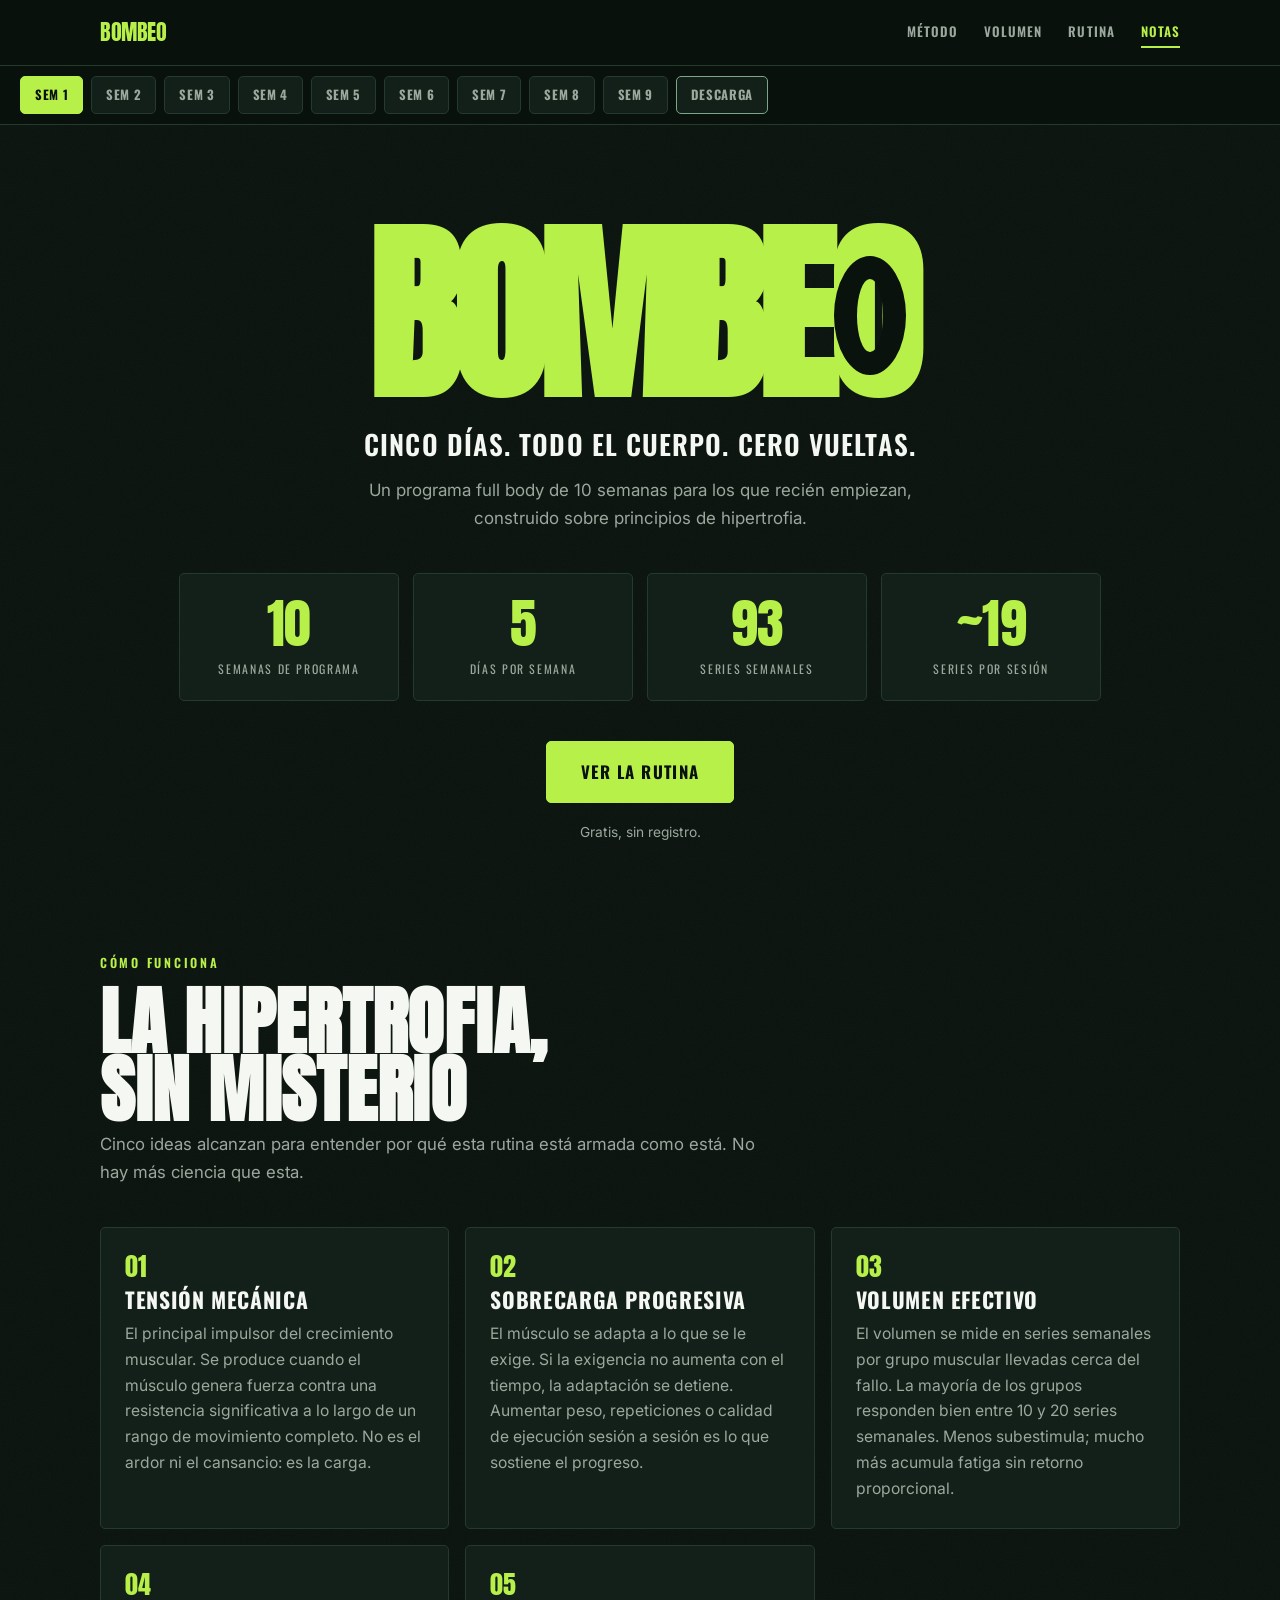
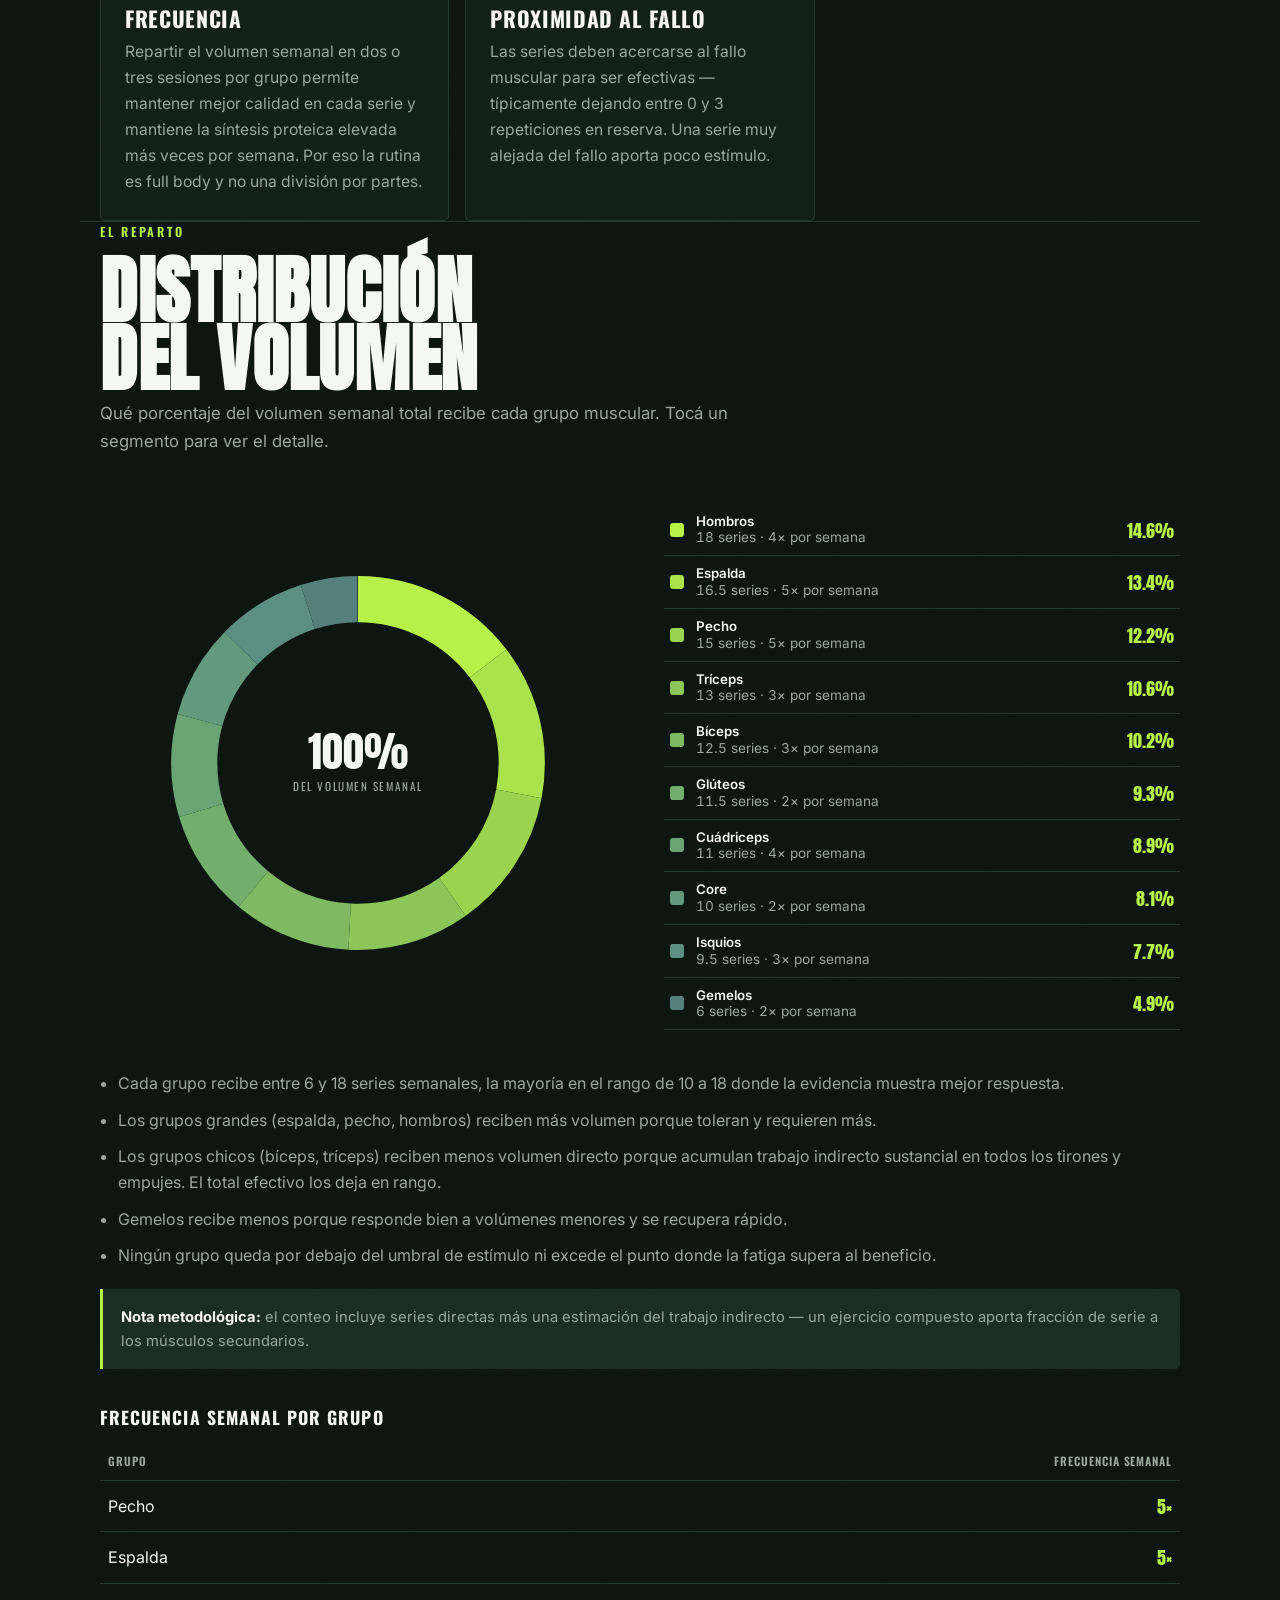
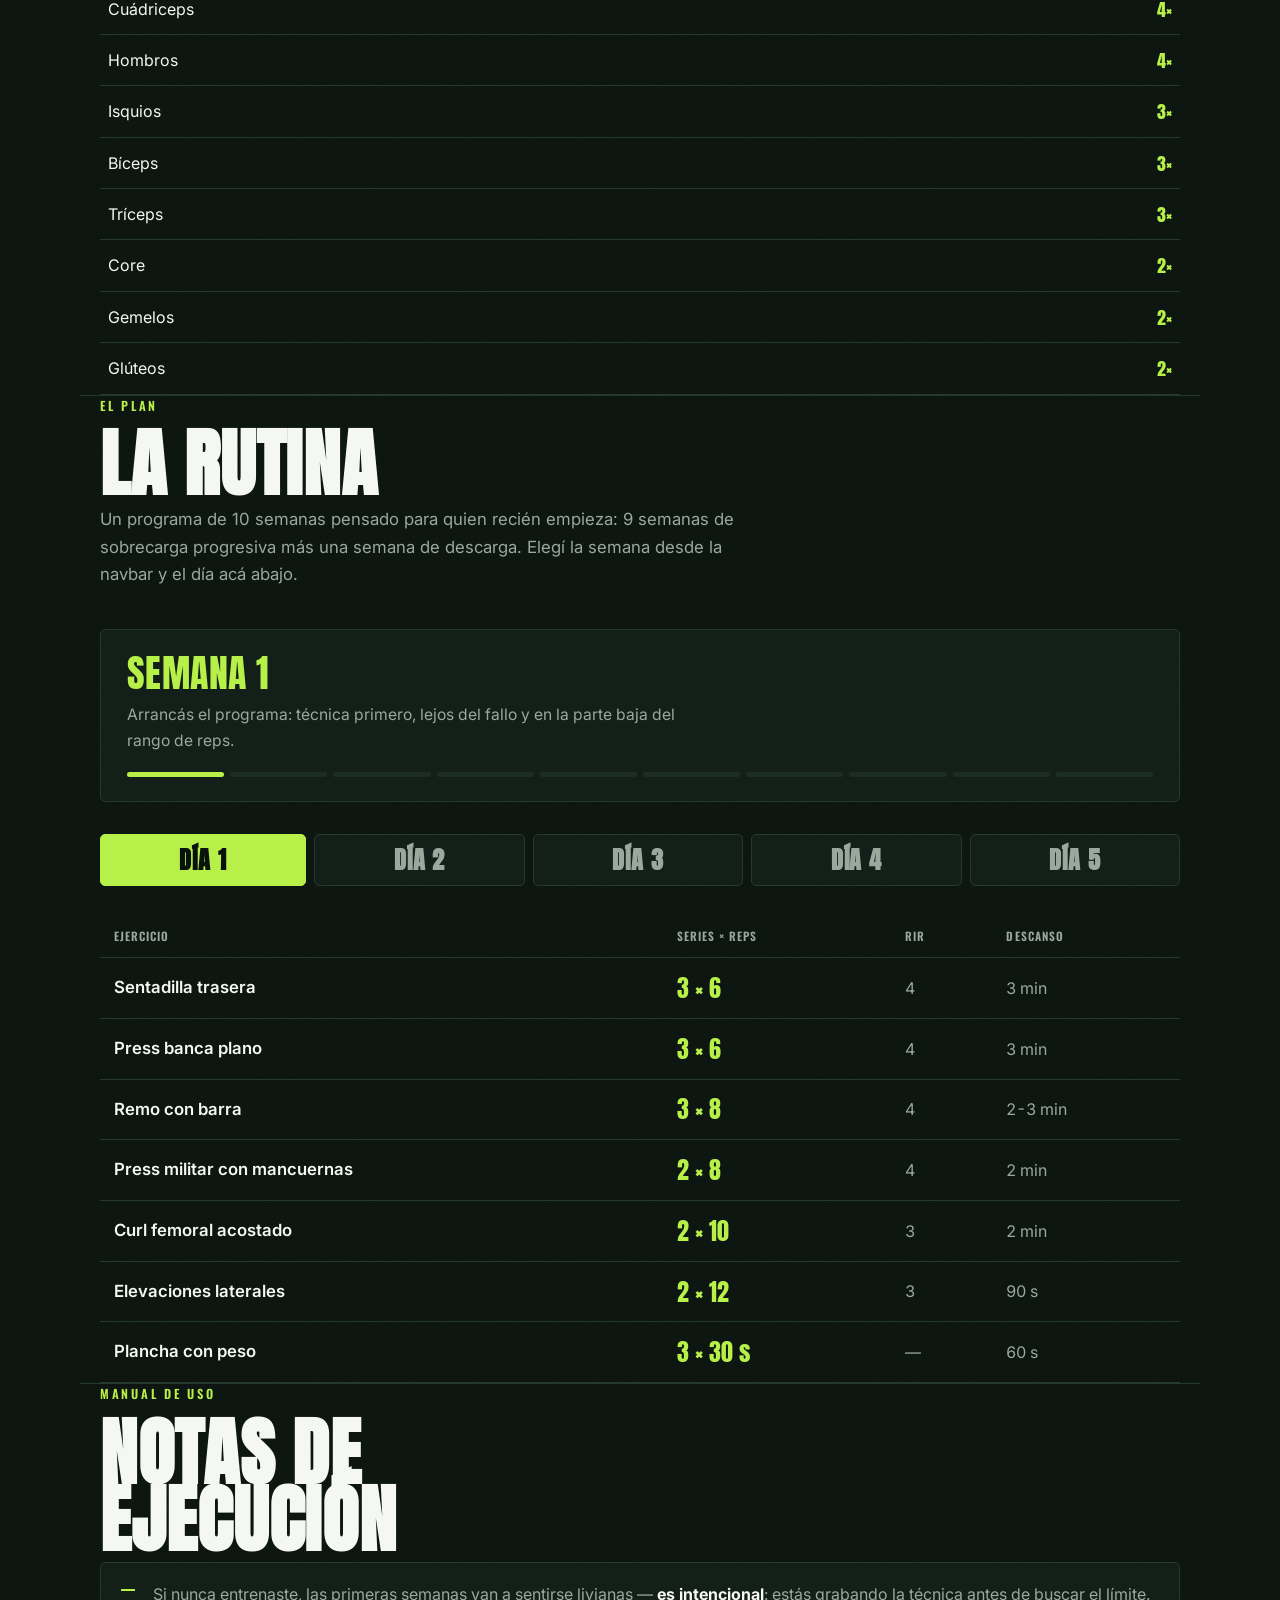
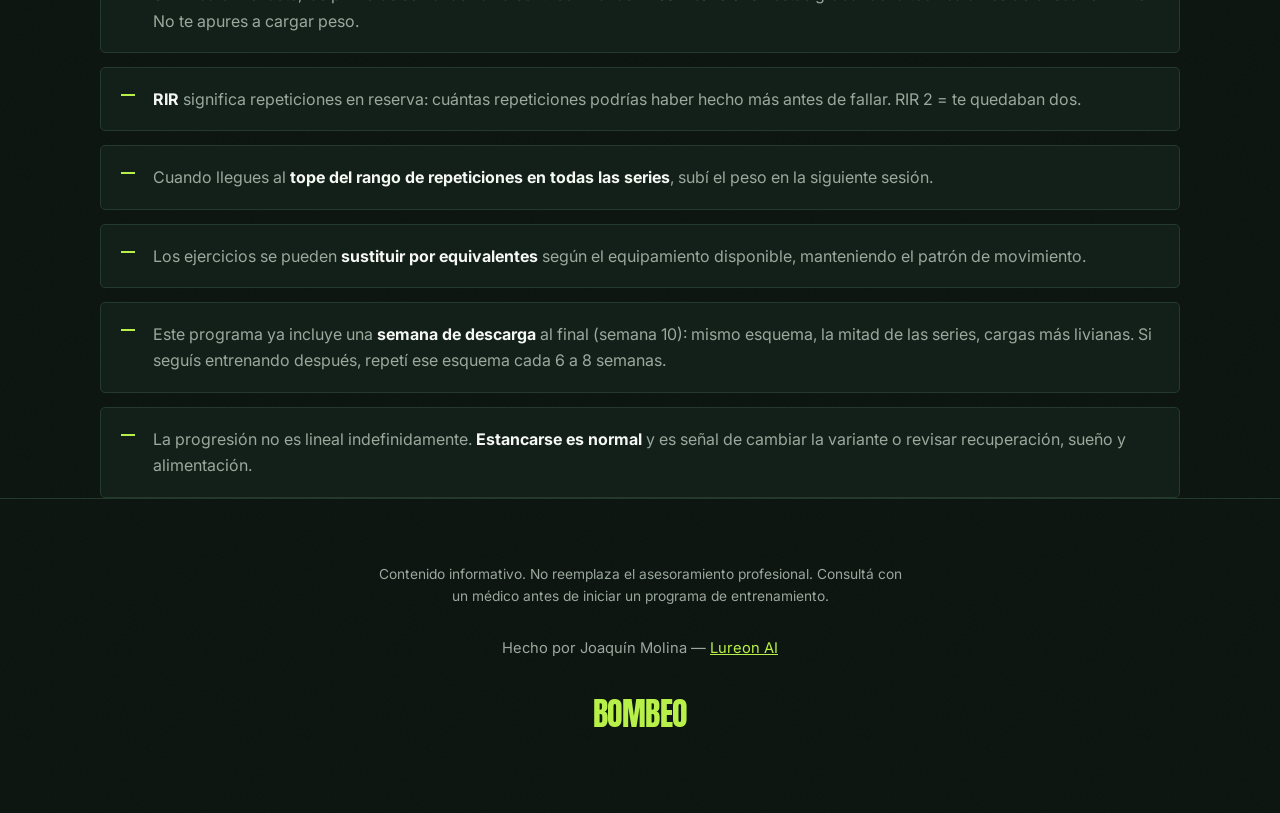
==== commit cef6e2f3: "Programa de 10 semanas para principiantes + fixes de responsive - La rutina pasa de 6+1 a 9 semanas " ====
--- a/index.html
+++ b/index.html
@@ -3,8 +3,8 @@
 <head>
 <meta charset="utf-8">
 <meta name="viewport" content="width=device-width, initial-scale=1">
-<title>BOMBEO — Rutina Full Body 5 Días</title>
-<meta name="description" content="Rutina full body de 5 días construida sobre principios de hipertrofia. Gratis, sin registro.">
+<title>BOMBEO — Programa Full Body 10 Semanas</title>
+<meta name="description" content="Programa full body de 10 semanas para los que recién empiezan, construido sobre principios de hipertrofia. Gratis, sin registro.">
 <link rel="preconnect" href="https://fonts.googleapis.com">
 <link rel="preconnect" href="https://fonts.gstatic.com" crossorigin>
 <link href="https://fonts.googleapis.com/css2?family=Anton&family=Oswald:wght@500;600;700&family=Inter:wght@400;500;600&display=swap" rel="stylesheet">
@@ -61,7 +61,9 @@
   text-transform:uppercase;
   letter-spacing:.01em;
   line-height:.92;
-  font-size:clamp(2.4rem,7vw,4.6rem);
+  font-size:clamp(2rem,8vw,4.6rem);
+  overflow-wrap:break-word;
+  word-break:break-word;
   margin:0 0 8px;
 }
 .section-lead{
@@ -113,11 +115,13 @@
   text-decoration:none;
   padding:4px 0;
   border-bottom:2px solid transparent;
+  touch-action:manipulation;
   transition:color .15s ease,border-color .15s ease;
 }
 .nav-links a:hover,.nav-links a:focus-visible{color:var(--fg)}
 .nav-links a.active{color:var(--lima);border-color:var(--lima)}
 .nav-weeks-row{
+  max-width:100%;
   border-top:1px solid var(--border);
   overflow-x:auto;
   scrollbar-width:thin;
@@ -142,10 +146,12 @@
   padding:8px 14px;
   min-height:38px;
   cursor:pointer;
-  transition:all .15s ease;
+  touch-action:manipulation;
+  transition:color .15s ease,border-color .15s ease,background .15s ease,transform .1s ease;
 }
 .week-pill:hover{color:var(--fg);border-color:var(--salvia)}
 .week-pill:focus-visible{outline:3px solid var(--salvia);outline-offset:2px}
+.week-pill:active{transform:scale(.96)}
 .week-pill[aria-pressed="true"]{background:var(--lima);border-color:var(--lima);color:#0A120D}
 .week-pill.deload{border-color:var(--salvia)}
 .week-pill.deload[aria-pressed="true"]{background:var(--salvia);border-color:var(--salvia);color:#0A120D}
@@ -165,9 +171,11 @@
   color:var(--lima);
   letter-spacing:-.04em;
   line-height:.86;
-  font-size:clamp(4.2rem,20vw,12rem);
+  font-size:clamp(3.6rem,20vw,12rem);
   display:inline-flex;
   align-items:baseline;
+  max-width:100%;
+  overflow-wrap:break-word;
 }
 .wordmark .disc{
   position:relative;
@@ -203,8 +211,8 @@
   margin:0 auto 40px;
 }
 .stat{
-  flex:1 1 200px;
-  max-width:280px;
+  flex:1 1 150px;
+  max-width:220px;
   background:var(--card);
   border:1px solid var(--border);
   border-radius:var(--radius);
@@ -240,7 +248,9 @@
   border:1px solid var(--lima);
   transition:transform .15s ease,background .15s ease;
 }
+.cta{touch-action:manipulation}
 .cta:hover{transform:translateY(-2px);background:#c8ff5e}
+.cta:active{transform:scale(.97)}
 .cta:focus-visible{outline:3px solid var(--salvia);outline-offset:3px}
 .hero-note{color:var(--fg2);font-size:.86rem;margin-top:18px}
 
@@ -379,8 +389,9 @@
   letter-spacing:.06em;
   font-size:.95rem;
   cursor:pointer;
+  touch-action:manipulation;
   padding:8px 14px;
-  transition:all .18s ease;
+  transition:color .15s ease,border-color .15s ease,background .15s ease,transform .1s ease;
   display:flex;flex-direction:column;align-items:center;justify-content:center;line-height:1.1;
 }
 .tab .big{font-family:var(--display);font-size:1.5rem;color:inherit}
@@ -390,10 +401,13 @@
   color:#0A120D;
 }
 .tab:focus-visible{outline:3px solid var(--salvia);outline-offset:2px}
+.tab:active{transform:scale(.97)}
 
 .day-panel{animation:fade .35s ease}
 .day-panel[hidden]{display:none}
 @keyframes fade{from{opacity:0;transform:translateY(8px)}to{opacity:1;transform:none}}
+#panels{transition:opacity .15s ease,filter .15s ease}
+#panels.swapping{opacity:.35;filter:blur(2px)}
 
 /* tabla desktop */
 .ex-table{width:100%;border-collapse:collapse}
@@ -476,7 +490,7 @@
     </div>
   </div>
   <div class="nav-weeks-row">
-    <div class="nav-weeks wrap" id="nav-weeks"></div>
+    <div class="nav-weeks" id="nav-weeks"></div>
   </div>
 </nav>
 
@@ -484,8 +498,9 @@
 <header class="hero wrap">
   <h1 class="wordmark">BOMBE<span class="disc">O</span></h1>
   <p class="tagline">Cinco días. Todo el cuerpo. Cero vueltas.</p>
-  <p class="hero-sub">Una rutina full body de 5 días construida sobre principios de hipertrofia.</p>
+  <p class="hero-sub">Un programa full body de 10 semanas para los que recién empiezan, construido sobre principios de hipertrofia.</p>
   <div class="stats">
+    <div class="stat"><div class="num">10</div><div class="lbl">Semanas de programa</div></div>
     <div class="stat"><div class="num">5</div><div class="lbl">Días por semana</div></div>
     <div class="stat"><div class="num">93</div><div class="lbl">Series semanales</div></div>
     <div class="stat"><div class="num">~19</div><div class="lbl">Series por sesión</div></div>
@@ -547,7 +562,7 @@
 <section class="wrap reveal" id="rutina">
   <p class="eyebrow">El plan</p>
   <h2 class="section-title">La rutina</h2>
-  <p class="section-lead">Un bloque de 6 semanas con sobrecarga progresiva más una semana de descarga. Elegí la semana desde arriba y el día acá abajo.</p>
+  <p class="section-lead">Un programa de 10 semanas pensado para quien recién empieza: 9 semanas de sobrecarga progresiva más una semana de descarga. Elegí la semana desde la navbar y el día acá abajo.</p>
 
   <div class="week-head">
     <div class="week-badge" id="week-badge">SEMANA 1</div>
@@ -564,10 +579,11 @@
   <p class="eyebrow">Manual de uso</p>
   <h2 class="section-title">Notas de<br>ejecución</h2>
   <ul class="notes-list">
+    <li>Si nunca entrenaste, las primeras semanas van a sentirse livianas — <b>es intencional</b>: estás grabando la técnica antes de buscar el límite. No te apures a cargar peso.</li>
     <li><b>RIR</b> significa repeticiones en reserva: cuántas repeticiones podrías haber hecho más antes de fallar. RIR 2 = te quedaban dos.</li>
     <li>Cuando llegues al <b>tope del rango de repeticiones en todas las series</b>, subí el peso en la siguiente sesión.</li>
     <li>Los ejercicios se pueden <b>sustituir por equivalentes</b> según el equipamiento disponible, manteniendo el patrón de movimiento.</li>
-    <li>Cada 6 a 8 semanas conviene una <b>semana de descarga</b>: mismo esquema, la mitad de las series, cargas más livianas.</li>
+    <li>Este programa ya incluye una <b>semana de descarga</b> al final (semana 10): mismo esquema, la mitad de las series, cargas más livianas. Si seguís entrenando después, repetí ese esquema cada 6 a 8 semanas.</li>
     <li>La progresión no es lineal indefinidamente. <b>Estancarse es normal</b> y es señal de cambiar la variante o revisar recuperación, sueño y alimentación.</li>
   </ul>
 </section>
@@ -740,8 +756,8 @@
 });
 
 /* ================= PROGRESIÓN SEMANAL ================= */
-const NUM_WEEKS = 6;      // semanas de sobrecarga progresiva
-const DELOAD_WEEK = NUM_WEEKS + 1; // semana de descarga
+const NUM_WEEKS = 9;      // semanas de sobrecarga progresiva
+const DELOAD_WEEK = NUM_WEEKS + 1; // semana de descarga (10 en total)
 const clamp = (v,a,b)=>Math.max(a,Math.min(b,v));
 
 function parseSR(sr){
@@ -757,8 +773,10 @@
 }
 function fmtRIR(low,high){ return low===high ? String(low) : `${low}-${high}`; }
 
-// double progression + acercamiento al fallo: semana 1 = lejos del fallo y
-// abajo del rango de reps, semana N = arriba del rango y cerca del fallo.
+// double progression + acercamiento al fallo, con curva conservadora para
+// principiantes: semana 1 arranca bien lejos del fallo (RIR alto) y abajo
+// del rango de reps para grabar la técnica; semana N llega recién al RIR
+// prescripto en la tabla (nunca más ajustado que eso) con el rango completo.
 function computeWeekExercise(base, week){
   const {series, repMin, repMax, unit} = parseSR(base.sr);
   const rirRange = parseRIR(base.rir);
@@ -769,7 +787,7 @@
     repOut = Math.round(repMin + (repMax-repMin)*t);
     seriesOut = series;
     if(rirRange){
-      const delta = Math.round(1 - 2*t); // +1 semana 1 -> -1 última semana
+      const delta = Math.round(2 - 2*t); // +2 semana 1 -> 0 última semana
       rirOut = fmtRIR(clamp(rirRange.low+delta,0,4), clamp(rirRange.high+delta,0,4));
     } else rirOut = '—';
   } else {
@@ -811,13 +829,13 @@
   if(state.week === DELOAD_WEEK){
     badge.textContent = 'DESCARGA';
     badge.classList.add('deload');
-    sub.textContent = 'Mismo esquema, la mitad de las series y cargas más livianas. Recuperás para el próximo bloque de 6 semanas.';
+    sub.textContent = 'Cerrás el programa con la mitad de las series y cargas más livianas. Llegás recuperado, no exprimido.';
   } else {
     badge.textContent = `SEMANA ${state.week}`;
     badge.classList.remove('deload');
     sub.textContent = state.week === 1
-      ? 'Arrancás el bloque: repeticiones en la parte baja del rango, más lejos del fallo.'
-      : `Bloque ${state.week} de ${NUM_WEEKS}: vas subiendo repeticiones y acercándote al fallo semana a semana.`;
+      ? 'Arrancás el programa: técnica primero, lejos del fallo y en la parte baja del rango de reps.'
+      : `Semana ${state.week} de ${NUM_WEEKS}: sumás reps y te acercás un poco más al fallo, sin pasar nunca el RIR de la tabla.`;
   }
   prog.innerHTML = '';
   for(let w=1; w<=DELOAD_WEEK; w++){
@@ -828,10 +846,19 @@
 }
 
 function setWeek(w){
+  if(w === state.week) return;
   state.week = w;
   weekPills.forEach(p=> p.setAttribute('aria-pressed', +p.dataset.week===w ? 'true':'false'));
   updateWeekHead();
-  renderPanels();
+  if(prefersReducedMotion()){
+    renderPanels();
+    return;
+  }
+  panelsEl.classList.add('swapping');
+  setTimeout(()=>{
+    renderPanels();
+    panelsEl.classList.remove('swapping');
+  }, 150);
 }
 
 /* ================= RENDER: rutina (tabs + paneles) ================= */
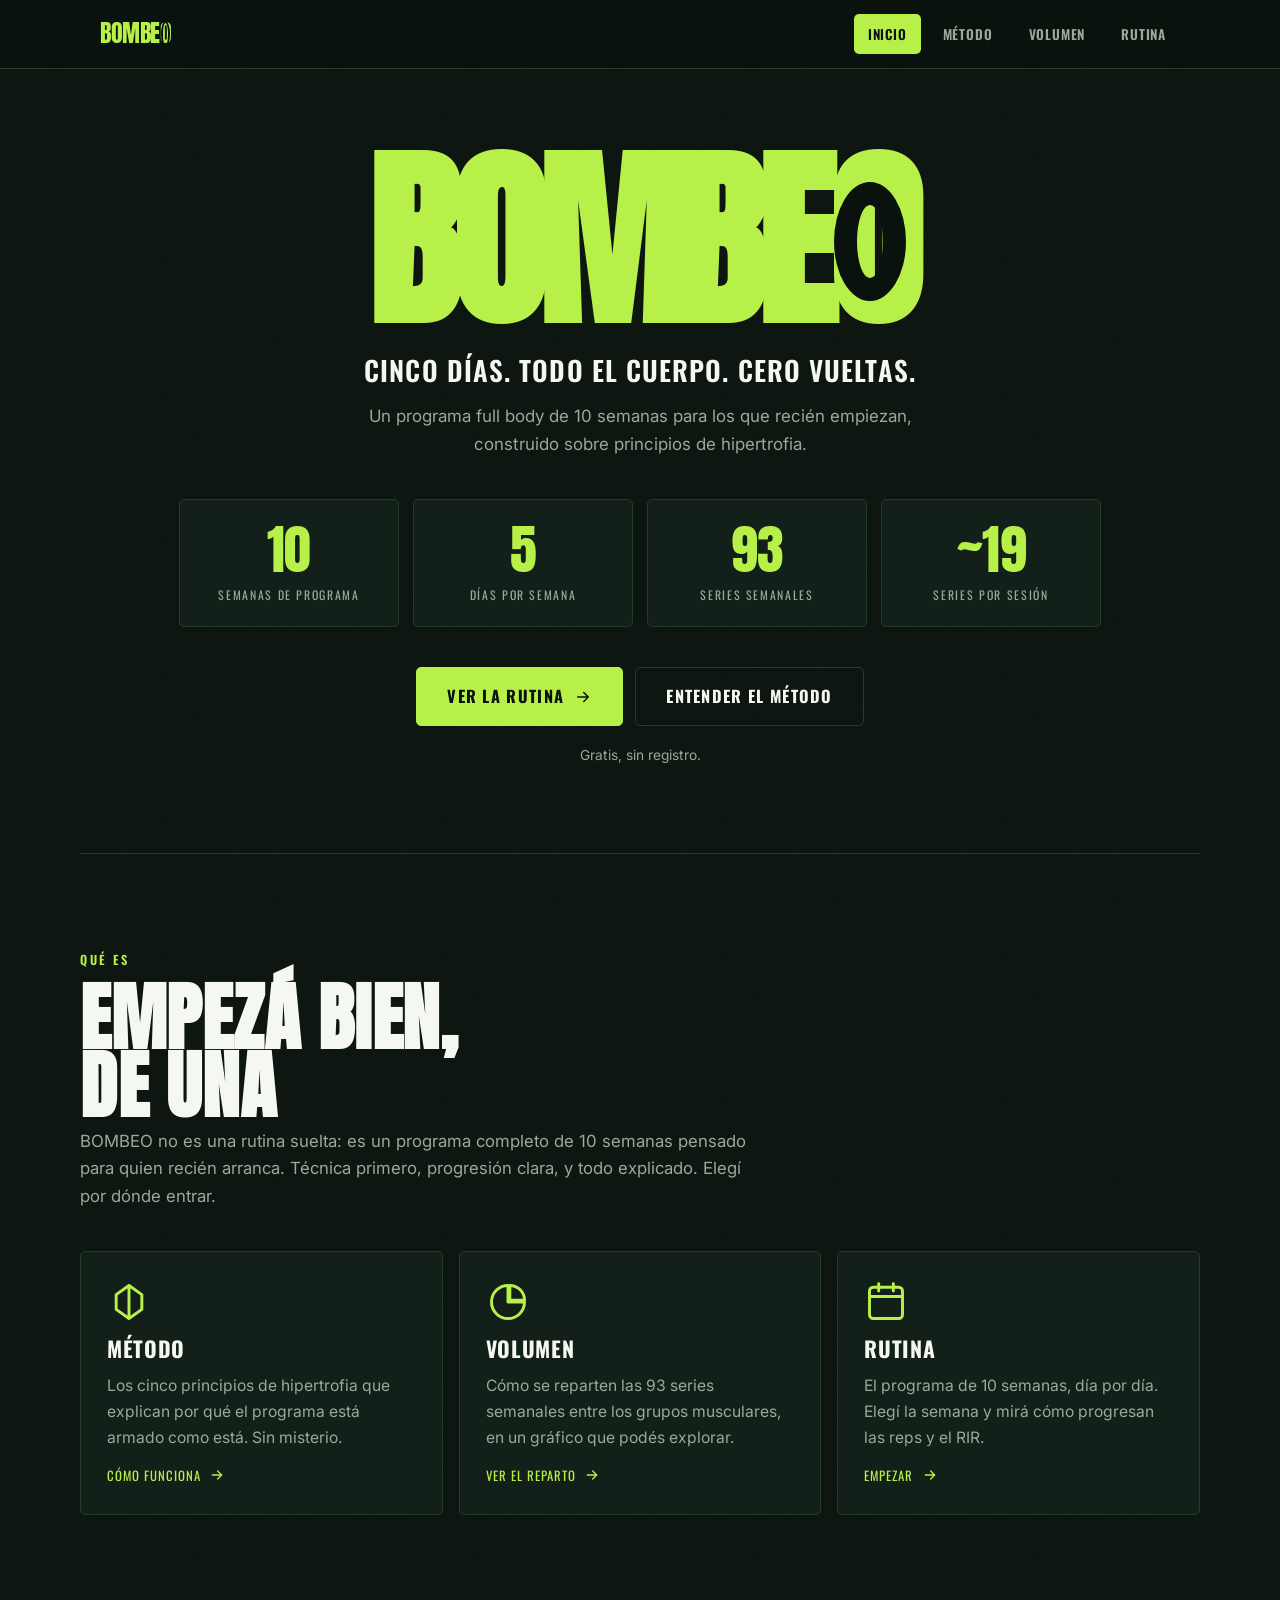
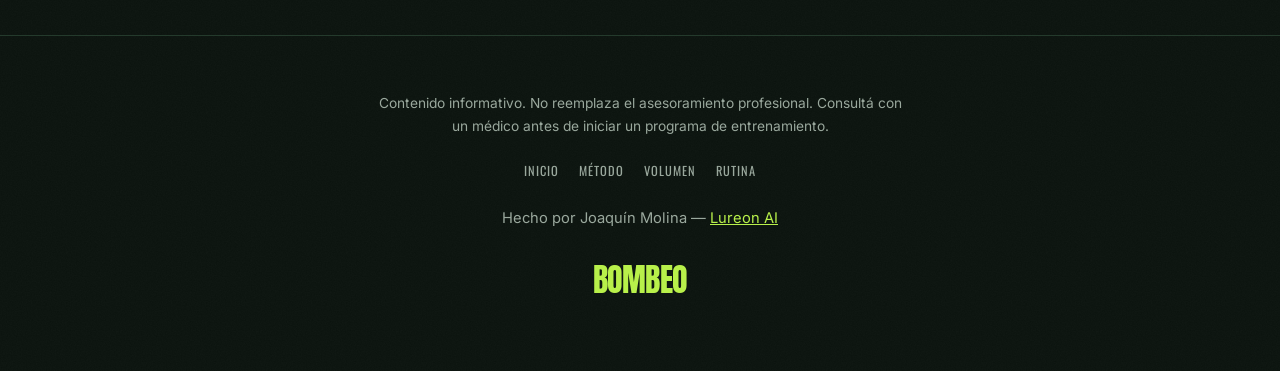
==== commit 24048036: "Reconstruir como sitio multi-página con diseño mejorado El sitio era un solo index.html con seccione" ====
--- a/index.html
+++ b/index.html
@@ -8,980 +8,87 @@
 <link rel="preconnect" href="https://fonts.googleapis.com">
 <link rel="preconnect" href="https://fonts.gstatic.com" crossorigin>
 <link href="https://fonts.googleapis.com/css2?family=Anton&family=Oswald:wght@500;600;700&family=Inter:wght@400;500;600&display=swap" rel="stylesheet">
-<style>
-:root{
-  --bg:#0A120D;
-  --card:#132019;
-  --elev:#1C2E23;
-  --lima:#B8F04A;
-  --salvia:#7BA687;
-  --fg:#F5F7F2;
-  --fg2:#9AA89D;
-  --border:#243A2C;
-  --lima-20:rgba(184,240,74,.20);
-  --radius:5px;
-  --display:'Anton',system-ui,sans-serif;
-  --title:'Oswald',system-ui,sans-serif;
-  --body:'Inter',system-ui,-apple-system,sans-serif;
-  --maxw:1120px;
-}
-*{box-sizing:border-box}
-html{scroll-behavior:smooth}
-section,footer{scroll-margin-top:118px}
-body{
-  margin:0;
-  background-color:var(--bg);
-  color:var(--fg);
-  font-family:var(--body);
-  font-size:16px;
-  line-height:1.65;
-  -webkit-font-smoothing:antialiased;
-  /* grano sutil sobre el fondo */
-  background-image:url("data:image/svg+xml,%3Csvg xmlns='http://www.w3.org/2000/svg' width='140' height='140'%3E%3Cfilter id='n'%3E%3CfeTurbulence type='fractalNoise' baseFrequency='0.8' numOctaves='2' stitchTiles='stitch'/%3E%3CfeColorMatrix type='saturate' values='0'/%3E%3C/filter%3E%3Crect width='100%25' height='100%25' filter='url(%23n)' opacity='0.035'/%3E%3C/svg%3E");
-}
-img{max-width:100%}
-a{color:var(--lima)}
-h1,h2,h3{margin:0;line-height:1}
+<link rel="stylesheet" href="styles.css">
+</head>
+<body data-page="inicio">
 
-.wrap{max-width:var(--maxw);margin:0 auto;padding:0 20px}
-section{padding:88px 0;border-top:1px solid var(--border)}
-section:first-of-type{border-top:0}
-
-.eyebrow{
-  font-family:var(--title);
-  font-weight:600;
-  text-transform:uppercase;
-  letter-spacing:.22em;
-  font-size:.78rem;
-  color:var(--lima);
-  margin:0 0 14px;
-}
-.section-title{
-  font-family:var(--display);
-  text-transform:uppercase;
-  letter-spacing:.01em;
-  line-height:.92;
-  font-size:clamp(2rem,8vw,4.6rem);
-  overflow-wrap:break-word;
-  word-break:break-word;
-  margin:0 0 8px;
-}
-.section-lead{
-  color:var(--fg2);
-  max-width:60ch;
-  font-size:1.05rem;
-  margin:0 0 40px;
-}
-.hr-lima{height:1px;background:var(--lima-20);border:0;margin:0}
-
-/* ---------- NAVBAR ---------- */
-.navbar{
-  position:sticky;
-  top:0;
-  z-index:100;
-  background:rgba(10,18,13,.88);
-  backdrop-filter:blur(10px);
-  -webkit-backdrop-filter:blur(10px);
-  border-bottom:1px solid var(--border);
-}
-.nav-top{
-  display:flex;
-  align-items:center;
-  justify-content:space-between;
-  gap:16px;
-  padding:14px 20px;
-}
-.nav-logo{
-  font-family:var(--display);
-  text-transform:uppercase;
-  color:var(--lima);
-  letter-spacing:-.02em;
-  font-size:1.4rem;
-  text-decoration:none;
-  flex:none;
-}
-.nav-links{
-  display:flex;
-  gap:26px;
-  flex-wrap:wrap;
-}
-.nav-links a{
-  font-family:var(--title);
-  font-weight:600;
-  text-transform:uppercase;
-  letter-spacing:.08em;
-  font-size:.82rem;
-  color:var(--fg2);
-  text-decoration:none;
-  padding:4px 0;
-  border-bottom:2px solid transparent;
-  touch-action:manipulation;
-  transition:color .15s ease,border-color .15s ease;
-}
-.nav-links a:hover,.nav-links a:focus-visible{color:var(--fg)}
-.nav-links a.active{color:var(--lima);border-color:var(--lima)}
-.nav-weeks-row{
-  max-width:100%;
-  border-top:1px solid var(--border);
-  overflow-x:auto;
-  scrollbar-width:thin;
-}
-.nav-weeks{
-  display:inline-flex;
-  gap:8px;
-  padding:10px 20px;
-  white-space:nowrap;
-}
-.week-pill{
-  flex:none;
-  background:var(--card);
-  border:1px solid var(--border);
-  border-radius:var(--radius);
-  color:var(--fg2);
-  font-family:var(--title);
-  font-weight:700;
-  text-transform:uppercase;
-  letter-spacing:.05em;
-  font-size:.8rem;
-  padding:8px 14px;
-  min-height:38px;
-  cursor:pointer;
-  touch-action:manipulation;
-  transition:color .15s ease,border-color .15s ease,background .15s ease,transform .1s ease;
-}
-.week-pill:hover{color:var(--fg);border-color:var(--salvia)}
-.week-pill:focus-visible{outline:3px solid var(--salvia);outline-offset:2px}
-.week-pill:active{transform:scale(.96)}
-.week-pill[aria-pressed="true"]{background:var(--lima);border-color:var(--lima);color:#0A120D}
-.week-pill.deload{border-color:var(--salvia)}
-.week-pill.deload[aria-pressed="true"]{background:var(--salvia);border-color:var(--salvia);color:#0A120D}
-@media (max-width:560px){
-  .nav-links{display:none}
-}
-
-/* ---------- HERO ---------- */
-.hero{
-  padding:clamp(70px,12vh,140px) 0 96px;
-  text-align:center;
-  border-top:0;
-}
-.wordmark{
-  font-family:var(--display);
-  text-transform:uppercase;
-  color:var(--lima);
-  letter-spacing:-.04em;
-  line-height:.86;
-  font-size:clamp(3.6rem,20vw,12rem);
-  display:inline-flex;
-  align-items:baseline;
-  max-width:100%;
-  overflow-wrap:break-word;
-}
-.wordmark .disc{
-  position:relative;
-  color:var(--lima);
-}
-.wordmark .disc::after{
-  content:"";
-  position:absolute;
-  inset:14% 8% 14% 8%;
-  border:.12em solid var(--bg);
-  border-radius:50%;
-  pointer-events:none;
-}
-.tagline{
-  font-family:var(--title);
-  font-weight:600;
-  text-transform:uppercase;
-  letter-spacing:.04em;
-  font-size:clamp(1.05rem,3.4vw,1.7rem);
-  margin:18px 0 10px;
-}
-.hero-sub{
-  color:var(--fg2);
-  max-width:52ch;
-  margin:0 auto 40px;
-  font-size:1.06rem;
-}
-.stats{
-  display:flex;
-  flex-wrap:wrap;
-  justify-content:center;
-  gap:14px;
-  margin:0 auto 40px;
-}
-.stat{
-  flex:1 1 150px;
-  max-width:220px;
-  background:var(--card);
-  border:1px solid var(--border);
-  border-radius:var(--radius);
-  padding:22px 18px;
-}
-.stat .num{
-  font-family:var(--display);
-  color:var(--lima);
-  font-size:clamp(2.6rem,7vw,3.4rem);
-  line-height:1;
-  letter-spacing:-.01em;
-}
-.stat .lbl{
-  font-family:var(--title);
-  text-transform:uppercase;
-  letter-spacing:.14em;
-  font-size:.74rem;
-  color:var(--fg2);
-  margin-top:8px;
-}
-.cta{
-  display:inline-block;
-  background:var(--lima);
-  color:#0A120D;
-  font-family:var(--title);
-  font-weight:700;
-  text-transform:uppercase;
-  letter-spacing:.08em;
-  text-decoration:none;
-  font-size:1.05rem;
-  padding:16px 34px;
-  border-radius:var(--radius);
-  border:1px solid var(--lima);
-  transition:transform .15s ease,background .15s ease;
-}
-.cta{touch-action:manipulation}
-.cta:hover{transform:translateY(-2px);background:#c8ff5e}
-.cta:active{transform:scale(.97)}
-.cta:focus-visible{outline:3px solid var(--salvia);outline-offset:3px}
-.hero-note{color:var(--fg2);font-size:.86rem;margin-top:18px}
-
-/* ---------- CONCEPTOS ---------- */
-.concept-grid{
-  display:grid;
-  grid-template-columns:repeat(auto-fit,minmax(260px,1fr));
-  gap:16px;
-}
-.concept{
-  background:var(--card);
-  border:1px solid var(--border);
-  border-radius:var(--radius);
-  padding:26px 24px;
-}
-.concept .idx{
-  font-family:var(--display);
-  color:var(--lima);
-  font-size:1.6rem;
-  line-height:1;
-}
-.concept h3{
-  font-family:var(--title);
-  font-weight:700;
-  text-transform:uppercase;
-  letter-spacing:.03em;
-  font-size:1.35rem;
-  margin:10px 0 10px;
-}
-.concept p{margin:0;color:var(--fg2);font-size:.98rem}
-
-/* ---------- GRÁFICO ---------- */
-.chart-layout{
-  display:grid;
-  grid-template-columns:minmax(0,1fr) minmax(0,1fr);
-  gap:48px;
-  align-items:center;
-}
-.donut-wrap{position:relative;max-width:420px;margin:0 auto;width:100%}
-.donut{width:100%;height:auto;display:block;transform:rotate(-90deg)}
-.donut circle{
-  fill:none;
-  stroke-width:22;
-  cursor:pointer;
-  transition:opacity .2s ease,stroke-width .2s ease;
-}
-.donut circle.dim{opacity:.28}
-.donut circle.active{stroke-width:26}
-.donut-center{
-  position:absolute;inset:0;
-  display:flex;flex-direction:column;align-items:center;justify-content:center;
-  text-align:center;pointer-events:none;
-}
-.donut-center .big{font-family:var(--display);color:var(--fg);font-size:2.6rem;line-height:1}
-.donut-center .cap{font-family:var(--title);text-transform:uppercase;letter-spacing:.14em;font-size:.7rem;color:var(--fg2);margin-top:4px;padding:0 12px}
-.donut-center.show-detail .big{color:var(--lima)}
-
-.legend{display:flex;flex-direction:column;gap:0;margin-top:8px}
-.leg-item{
-  display:grid;
-  grid-template-columns:14px 1fr auto;
-  gap:12px;
-  align-items:center;
-  padding:9px 6px;
-  cursor:pointer;
-  background:none;border:0;border-bottom:1px solid var(--border);
-  text-align:left;color:var(--fg);width:100%;font-family:var(--body);
-}
-.leg-item:hover,.leg-item:focus-visible{background:var(--card);outline:none}
-.leg-item .dot{width:14px;height:14px;border-radius:3px;flex:none}
-.leg-item .txt{display:flex;flex-direction:column;line-height:1.25}
-.leg-item .g{font-weight:600}
-.leg-item .s{color:var(--fg2);font-variant-numeric:tabular-nums;font-size:.85rem}
-.leg-item .p{font-family:var(--display);color:var(--lima);font-size:1.15rem;min-width:56px;text-align:right}
-
-.chart-notes{margin-top:40px}
-.chart-notes ul{margin:0;padding-left:1.1em;color:var(--fg2)}
-.chart-notes li{margin-bottom:10px}
-.method-note{
-  margin-top:20px;
-  background:var(--elev);
-  border-left:3px solid var(--lima);
-  border-radius:0 var(--radius) var(--radius) 0;
-  padding:16px 18px;
-  color:var(--fg2);
-  font-size:.92rem;
-}
-.freq-table{margin-top:40px;width:100%}
-.freq-table h3{font-family:var(--title);text-transform:uppercase;letter-spacing:.06em;font-size:1.1rem;margin:0 0 14px}
-table.freq{width:100%;border-collapse:collapse;font-variant-numeric:tabular-nums}
-table.freq th,table.freq td{text-align:left;padding:10px 8px;border-bottom:1px solid var(--border)}
-table.freq th{font-family:var(--title);text-transform:uppercase;letter-spacing:.08em;font-size:.72rem;color:var(--fg2);font-weight:600}
-table.freq td:last-child,table.freq th:last-child{text-align:right}
-table.freq .fq{font-family:var(--display);color:var(--lima);font-size:1.15rem}
-
-/* ---------- RUTINA ---------- */
-.week-head{
-  background:var(--card);
-  border:1px solid var(--border);
-  border-radius:var(--radius);
-  padding:24px 26px;
-  margin-bottom:32px;
-}
-.week-badge{
-  font-family:var(--display);
-  color:var(--lima);
-  text-transform:uppercase;
-  letter-spacing:.01em;
-  font-size:clamp(1.8rem,5vw,2.4rem);
-  line-height:1;
-}
-.week-badge.deload{color:var(--salvia)}
-.week-sub{color:var(--fg2);margin:10px 0 18px;font-size:.98rem;max-width:56ch}
-.week-progress{display:flex;gap:6px}
-.week-dot{flex:1;height:5px;border-radius:3px;background:var(--elev)}
-.week-dot.filled{background:var(--lima)}
-.week-dot.deload-dot{background:var(--elev)}
-.week-dot.deload-dot.filled{background:var(--salvia)}
-.tabs{
-  display:flex;
-  gap:8px;
-  flex-wrap:wrap;
-  margin-bottom:28px;
-}
-.tab{
-  flex:1 1 auto;
-  min-width:110px;
-  min-height:52px;
-  background:var(--card);
-  border:1px solid var(--border);
-  border-radius:var(--radius);
-  color:var(--fg2);
-  font-family:var(--title);
-  font-weight:600;
-  text-transform:uppercase;
-  letter-spacing:.06em;
-  font-size:.95rem;
-  cursor:pointer;
-  touch-action:manipulation;
-  padding:8px 14px;
-  transition:color .15s ease,border-color .15s ease,background .15s ease,transform .1s ease;
-  display:flex;flex-direction:column;align-items:center;justify-content:center;line-height:1.1;
-}
-.tab .big{font-family:var(--display);font-size:1.5rem;color:inherit}
-.tab[aria-selected="true"]{
-  background:var(--lima);
-  border-color:var(--lima);
-  color:#0A120D;
-}
-.tab:focus-visible{outline:3px solid var(--salvia);outline-offset:2px}
-.tab:active{transform:scale(.97)}
-
-.day-panel{animation:fade .35s ease}
-.day-panel[hidden]{display:none}
-@keyframes fade{from{opacity:0;transform:translateY(8px)}to{opacity:1;transform:none}}
-#panels{transition:opacity .15s ease,filter .15s ease}
-#panels.swapping{opacity:.35;filter:blur(2px)}
-
-/* tabla desktop */
-.ex-table{width:100%;border-collapse:collapse}
-.ex-table thead th{
-  font-family:var(--title);text-transform:uppercase;letter-spacing:.09em;
-  font-size:.72rem;color:var(--fg2);font-weight:600;text-align:left;
-  padding:12px 14px;border-bottom:1px solid var(--border);
-}
-.ex-table tbody td{padding:16px 14px;border-bottom:1px solid var(--border);vertical-align:middle}
-.ex-table .name{font-weight:600;font-size:1.05rem}
-.ex-table .sr{font-family:var(--display);color:var(--lima);font-size:1.5rem;line-height:1;white-space:nowrap}
-.ex-table .num-col{font-variant-numeric:tabular-nums;color:var(--fg2)}
-.ex-table tbody tr:hover{background:var(--card)}
-
-/* tarjetas mobile */
-.ex-cards{display:none;flex-direction:column;gap:12px}
-.ex-card{
-  background:var(--card);border:1px solid var(--border);border-radius:var(--radius);
-  padding:16px;
-}
-.ex-card .name{font-weight:600;font-size:1.08rem;margin-bottom:12px}
-.ex-card .row{display:flex;gap:10px}
-.ex-card .cell{flex:1;background:var(--elev);border-radius:4px;padding:10px 8px;text-align:center}
-.ex-card .cell .k{font-family:var(--title);text-transform:uppercase;letter-spacing:.08em;font-size:.6rem;color:var(--fg2);display:block;margin-bottom:4px}
-.ex-card .cell .v{font-family:var(--display);color:var(--lima);font-size:1.25rem;line-height:1}
-.ex-card .cell .v.small{font-size:1rem;color:var(--fg)}
-
-/* ---------- NOTAS ---------- */
-.notes-list{list-style:none;padding:0;margin:0;display:grid;gap:14px}
-.notes-list li{
-  background:var(--card);border:1px solid var(--border);border-radius:var(--radius);
-  padding:18px 20px 18px 52px;color:var(--fg2);position:relative;
-}
-.notes-list li::before{
-  content:"";position:absolute;left:20px;top:26px;width:14px;height:2px;background:var(--lima);
-}
-.notes-list b{color:var(--fg)}
-
-/* ---------- FOOTER ---------- */
-footer{border-top:1px solid var(--border);padding:64px 0 72px;text-align:center}
-.disclaimer{color:var(--fg2);font-size:.86rem;max-width:60ch;margin:0 auto 28px}
-.credits{color:var(--fg2);font-size:.92rem;margin-bottom:28px}
-.foot-mark{
-  font-family:var(--display);text-transform:uppercase;color:var(--lima);
-  letter-spacing:-.03em;font-size:2rem;
-}
-
-/* reveal al scroll */
-.reveal{opacity:0;transform:translateY(24px);transition:opacity .6s ease,transform .6s ease}
-.reveal.in{opacity:1;transform:none}
-
-@media (max-width:820px){
-  .chart-layout{grid-template-columns:1fr;gap:36px}
-}
-@media (max-width:640px){
-  section{padding:64px 0}
-  .ex-table{display:none}
-  .ex-cards{display:flex}
-  .tab{flex:1 1 40%}
-}
-@media (prefers-reduced-motion:reduce){
-  html{scroll-behavior:auto}
-  .reveal{transition:none;opacity:1;transform:none}
-  .day-panel{animation:none}
-  .donut circle{transition:none}
-}
-</style>
-</head>
-<body>
-
-<!-- ============ NAVBAR ============ -->
 <nav class="navbar">
   <div class="nav-top wrap">
-    <a class="nav-logo" href="#">BOMBEO</a>
+    <a class="nav-logo" href="index.html">BOMBE<span class="disc">O</span></a>
+    <button class="nav-toggle" aria-label="Abrir menú" aria-expanded="false">
+      <svg viewBox="0 0 24 24" fill="none" stroke-width="2" stroke-linecap="round"><path d="M3 6h18M3 12h18M3 18h18"/></svg>
+    </button>
     <div class="nav-links">
-      <a href="#metodo">Método</a>
-      <a href="#volumen">Volumen</a>
-      <a href="#rutina">Rutina</a>
-      <a href="#notas">Notas</a>
+      <a href="index.html" aria-current="page">Inicio</a>
+      <a href="metodo.html">Método</a>
+      <a href="volumen.html">Volumen</a>
+      <a href="rutina.html">Rutina</a>
     </div>
-  </div>
-  <div class="nav-weeks-row">
-    <div class="nav-weeks" id="nav-weeks"></div>
   </div>
 </nav>
 
-<!-- ============ HERO ============ -->
-<header class="hero wrap">
-  <h1 class="wordmark">BOMBE<span class="disc">O</span></h1>
-  <p class="tagline">Cinco días. Todo el cuerpo. Cero vueltas.</p>
-  <p class="hero-sub">Un programa full body de 10 semanas para los que recién empiezan, construido sobre principios de hipertrofia.</p>
-  <div class="stats">
-    <div class="stat"><div class="num">10</div><div class="lbl">Semanas de programa</div></div>
-    <div class="stat"><div class="num">5</div><div class="lbl">Días por semana</div></div>
-    <div class="stat"><div class="num">93</div><div class="lbl">Series semanales</div></div>
-    <div class="stat"><div class="num">~19</div><div class="lbl">Series por sesión</div></div>
-  </div>
-  <a class="cta" href="#rutina">Ver la rutina</a>
-  <p class="hero-note">Gratis, sin registro.</p>
-</header>
+<main>
+  <header class="hero wrap">
+    <h1 class="wordmark">BOMBE<span class="disc">O</span></h1>
+    <p class="tagline">Cinco días. Todo el cuerpo. Cero vueltas.</p>
+    <p class="hero-sub">Un programa full body de 10 semanas para los que recién empiezan, construido sobre principios de hipertrofia.</p>
+    <div class="stats">
+      <div class="stat"><div class="num">10</div><div class="lbl">Semanas de programa</div></div>
+      <div class="stat"><div class="num">5</div><div class="lbl">Días por semana</div></div>
+      <div class="stat"><div class="num">93</div><div class="lbl">Series semanales</div></div>
+      <div class="stat"><div class="num">~19</div><div class="lbl">Series por sesión</div></div>
+    </div>
+    <div class="hero-cta">
+      <a class="btn btn-primary" href="rutina.html">Ver la rutina
+        <svg viewBox="0 0 24 24" fill="none" stroke="currentColor" stroke-width="2" stroke-linecap="round" stroke-linejoin="round"><path d="M5 12h14M13 6l6 6-6 6"/></svg>
+      </a>
+      <a class="btn btn-ghost" href="metodo.html">Entender el método</a>
+    </div>
+    <p class="hero-note">Gratis, sin registro.</p>
+  </header>
 
-<!-- ============ HIPERTROFIA ============ -->
-<section class="wrap reveal" id="metodo">
-  <p class="eyebrow">Cómo funciona</p>
-  <h2 class="section-title">La hipertrofia,<br>sin misterio</h2>
-  <p class="section-lead">Cinco ideas alcanzan para entender por qué esta rutina está armada como está. No hay más ciencia que esta.</p>
-  <div class="concept-grid" id="concepts"></div>
-</section>
+  <section class="section wrap">
+    <p class="eyebrow reveal">Qué es</p>
+    <h2 class="section-title reveal">Empezá bien,<br>de una</h2>
+    <p class="section-lead reveal">BOMBEO no es una rutina suelta: es un programa completo de 10 semanas pensado para quien recién arranca. Técnica primero, progresión clara, y todo explicado. Elegí por dónde entrar.</p>
 
-<!-- ============ GRÁFICO ============ -->
-<section class="wrap reveal" id="volumen">
-  <p class="eyebrow">El reparto</p>
-  <h2 class="section-title">Distribución<br>del volumen</h2>
-  <p class="section-lead">Qué porcentaje del volumen semanal total recibe cada grupo muscular. Tocá un segmento para ver el detalle.</p>
+    <div class="nav-cards stagger">
+      <a class="nav-card" href="metodo.html">
+        <span class="ic"><svg viewBox="0 0 24 24"><path d="M12 3v18M5 8l7-5 7 5M5 8v8l7 5 7-5V8" stroke-linecap="round" stroke-linejoin="round"/></svg></span>
+        <h3>Método</h3>
+        <p>Los cinco principios de hipertrofia que explican por qué el programa está armado como está. Sin misterio.</p>
+        <span class="go">Cómo funciona <svg viewBox="0 0 24 24" fill="none" stroke="currentColor" stroke-width="2" stroke-linecap="round" stroke-linejoin="round"><path d="M5 12h14M13 6l6 6-6 6"/></svg></span>
+      </a>
+      <a class="nav-card" href="volumen.html">
+        <span class="ic"><svg viewBox="0 0 24 24"><path d="M12 3a9 9 0 1 0 9 9h-9V3z" stroke-linecap="round" stroke-linejoin="round"/><path d="M13 3a8 8 0 0 1 8 8h-8V3z" stroke-linecap="round" stroke-linejoin="round"/></svg></span>
+        <h3>Volumen</h3>
+        <p>Cómo se reparten las 93 series semanales entre los grupos musculares, en un gráfico que podés explorar.</p>
+        <span class="go">Ver el reparto <svg viewBox="0 0 24 24" fill="none" stroke="currentColor" stroke-width="2" stroke-linecap="round" stroke-linejoin="round"><path d="M5 12h14M13 6l6 6-6 6"/></svg></span>
+      </a>
+      <a class="nav-card" href="rutina.html">
+        <span class="ic"><svg viewBox="0 0 24 24"><rect x="3" y="4" width="18" height="17" rx="2"/><path d="M3 9h18M8 2v4M16 2v4" stroke-linecap="round"/></svg></span>
+        <h3>Rutina</h3>
+        <p>El programa de 10 semanas, día por día. Elegí la semana y mirá cómo progresan las reps y el RIR.</p>
+        <span class="go">Empezar <svg viewBox="0 0 24 24" fill="none" stroke="currentColor" stroke-width="2" stroke-linecap="round" stroke-linejoin="round"><path d="M5 12h14M13 6l6 6-6 6"/></svg></span>
+      </a>
+    </div>
+  </section>
+</main>
 
-  <div class="chart-layout">
-    <div class="donut-wrap">
-      <svg class="donut" viewBox="0 0 200 200" role="img" aria-label="Gráfico de dona: distribución del volumen semanal por grupo muscular">
-        <g id="donut-segments"></g>
-      </svg>
-      <div class="donut-center" id="donut-center">
-        <div class="big">100%</div>
-        <div class="cap">Del volumen semanal</div>
-      </div>
-    </div>
-    <div>
-      <div class="legend" id="legend"></div>
-    </div>
-  </div>
-
-  <div class="chart-notes">
-    <ul>
-      <li>Cada grupo recibe entre 6 y 18 series semanales, la mayoría en el rango de 10 a 18 donde la evidencia muestra mejor respuesta.</li>
-      <li>Los grupos grandes (espalda, pecho, hombros) reciben más volumen porque toleran y requieren más.</li>
-      <li>Los grupos chicos (bíceps, tríceps) reciben menos volumen directo porque acumulan trabajo indirecto sustancial en todos los tirones y empujes. El total efectivo los deja en rango.</li>
-      <li>Gemelos recibe menos porque responde bien a volúmenes menores y se recupera rápido.</li>
-      <li>Ningún grupo queda por debajo del umbral de estímulo ni excede el punto donde la fatiga supera al beneficio.</li>
-    </ul>
-    <p class="method-note"><b style="color:var(--fg)">Nota metodológica:</b> el conteo incluye series directas más una estimación del trabajo indirecto — un ejercicio compuesto aporta fracción de serie a los músculos secundarios.</p>
-
-    <div class="freq-table">
-      <h3>Frecuencia semanal por grupo</h3>
-      <table class="freq" id="freq-table">
-        <thead><tr><th>Grupo</th><th>Frecuencia semanal</th></tr></thead>
-        <tbody></tbody>
-      </table>
-    </div>
-  </div>
-</section>
-
-<!-- ============ RUTINA ============ -->
-<section class="wrap reveal" id="rutina">
-  <p class="eyebrow">El plan</p>
-  <h2 class="section-title">La rutina</h2>
-  <p class="section-lead">Un programa de 10 semanas pensado para quien recién empieza: 9 semanas de sobrecarga progresiva más una semana de descarga. Elegí la semana desde la navbar y el día acá abajo.</p>
-
-  <div class="week-head">
-    <div class="week-badge" id="week-badge">SEMANA 1</div>
-    <p class="week-sub" id="week-sub"></p>
-    <div class="week-progress" id="week-progress"></div>
-  </div>
-
-  <div class="tabs" role="tablist" aria-label="Días de la rutina" id="tabs"></div>
-  <div id="panels"></div>
-</section>
-
-<!-- ============ NOTAS ============ -->
-<section class="wrap reveal" id="notas">
-  <p class="eyebrow">Manual de uso</p>
-  <h2 class="section-title">Notas de<br>ejecución</h2>
-  <ul class="notes-list">
-    <li>Si nunca entrenaste, las primeras semanas van a sentirse livianas — <b>es intencional</b>: estás grabando la técnica antes de buscar el límite. No te apures a cargar peso.</li>
-    <li><b>RIR</b> significa repeticiones en reserva: cuántas repeticiones podrías haber hecho más antes de fallar. RIR 2 = te quedaban dos.</li>
-    <li>Cuando llegues al <b>tope del rango de repeticiones en todas las series</b>, subí el peso en la siguiente sesión.</li>
-    <li>Los ejercicios se pueden <b>sustituir por equivalentes</b> según el equipamiento disponible, manteniendo el patrón de movimiento.</li>
-    <li>Este programa ya incluye una <b>semana de descarga</b> al final (semana 10): mismo esquema, la mitad de las series, cargas más livianas. Si seguís entrenando después, repetí ese esquema cada 6 a 8 semanas.</li>
-    <li>La progresión no es lineal indefinidamente. <b>Estancarse es normal</b> y es señal de cambiar la variante o revisar recuperación, sueño y alimentación.</li>
-  </ul>
-</section>
-
-<!-- ============ FOOTER ============ -->
-<footer>
+<footer class="site-footer">
   <div class="wrap">
     <p class="disclaimer">Contenido informativo. No reemplaza el asesoramiento profesional. Consultá con un médico antes de iniciar un programa de entrenamiento.</p>
+    <div class="foot-links">
+      <a href="index.html">Inicio</a>
+      <a href="metodo.html">Método</a>
+      <a href="volumen.html">Volumen</a>
+      <a href="rutina.html">Rutina</a>
+    </div>
     <p class="credits">Hecho por Joaquín Molina — <a href="https://lureon.ai" target="_blank" rel="noopener">Lureon AI</a></p>
     <div class="foot-mark">BOMBEO</div>
   </div>
 </footer>
 
-<script>
-/* ================= DATOS ================= */
-const conceptos = [
-  {t:"Tensión mecánica", d:"El principal impulsor del crecimiento muscular. Se produce cuando el músculo genera fuerza contra una resistencia significativa a lo largo de un rango de movimiento completo. No es el ardor ni el cansancio: es la carga."},
-  {t:"Sobrecarga progresiva", d:"El músculo se adapta a lo que se le exige. Si la exigencia no aumenta con el tiempo, la adaptación se detiene. Aumentar peso, repeticiones o calidad de ejecución sesión a sesión es lo que sostiene el progreso."},
-  {t:"Volumen efectivo", d:"El volumen se mide en series semanales por grupo muscular llevadas cerca del fallo. La mayoría de los grupos responden bien entre 10 y 20 series semanales. Menos subestimula; mucho más acumula fatiga sin retorno proporcional."},
-  {t:"Frecuencia", d:"Repartir el volumen semanal en dos o tres sesiones por grupo permite mantener mejor calidad en cada serie y mantiene la síntesis proteica elevada más veces por semana. Por eso la rutina es full body y no una división por partes."},
-  {t:"Proximidad al fallo", d:"Las series deben acercarse al fallo muscular para ser efectivas — típicamente dejando entre 0 y 3 repeticiones en reserva. Una serie muy alejada del fallo aporta poco estímulo."},
-];
-
-const distribucion = [
-  { grupo:"Hombros",    series:18.0, pct:14.6, frec:"4×" },
-  { grupo:"Espalda",    series:16.5, pct:13.4, frec:"5×" },
-  { grupo:"Pecho",      series:15.0, pct:12.2, frec:"5×" },
-  { grupo:"Tríceps",    series:13.0, pct:10.6, frec:"3×" },
-  { grupo:"Bíceps",     series:12.5, pct:10.2, frec:"3×" },
-  { grupo:"Glúteos",    series:11.5, pct: 9.3, frec:"2×" },
-  { grupo:"Cuádriceps", series:11.0, pct: 8.9, frec:"4×" },
-  { grupo:"Core",       series:10.0, pct: 8.1, frec:"2×" },
-  { grupo:"Isquios",    series: 9.5, pct: 7.7, frec:"3×" },
-  { grupo:"Gemelos",    series: 6.0, pct: 4.9, frec:"2×" },
-];
-
-/* colores: gradación salvia -> lima, más volumen = más lima */
-const colores = ["#B8F04A","#A9E24A","#9AD44E","#8CC658","#7FBA62","#74AE6C","#6AA374","#63997C","#5C8F82","#557F7B"];
-
-const dias = [
-  {n:1, ejercicios:[
-    {e:"Sentadilla trasera",          sr:"3 × 6-8",   rir:"2",   d:"3 min"},
-    {e:"Press banca plano",           sr:"3 × 6-8",   rir:"2",   d:"3 min"},
-    {e:"Remo con barra",              sr:"3 × 8-10",  rir:"2",   d:"2-3 min"},
-    {e:"Press militar con mancuernas",sr:"2 × 8-10",  rir:"2",   d:"2 min"},
-    {e:"Curl femoral acostado",       sr:"2 × 10-12", rir:"1",   d:"2 min"},
-    {e:"Elevaciones laterales",       sr:"2 × 12-15", rir:"1",   d:"90 s"},
-    {e:"Plancha con peso",            sr:"3 × 30-45 s",rir:"—",  d:"60 s"},
-  ]},
-  {n:2, ejercicios:[
-    {e:"Peso muerto rumano",          sr:"3 × 8-10",  rir:"2",   d:"3 min"},
-    {e:"Dominadas o jalón al pecho",  sr:"3 × 6-10",  rir:"2",   d:"3 min"},
-    {e:"Press inclinado con mancuernas",sr:"3 × 8-10",rir:"2",   d:"2-3 min"},
-    {e:"Prensa 45°",                  sr:"2 × 10-12", rir:"1-2", d:"2 min"},
-    {e:"Curl de bíceps con barra",    sr:"2 × 8-12",  rir:"1",   d:"90 s"},
-    {e:"Extensión de tríceps en polea",sr:"2 × 10-12",rir:"1",   d:"90 s"},
-    {e:"Gemelos de pie",              sr:"3 × 10-15", rir:"1",   d:"90 s"},
-  ]},
-  {n:3, ejercicios:[
-    {e:"Press banca inclinado con barra",sr:"3 × 6-8",rir:"2",   d:"3 min"},
-    {e:"Remo sentado en polea",       sr:"3 × 10-12", rir:"2",   d:"2-3 min"},
-    {e:"Sentadilla búlgara",          sr:"3 × 8-10",  rir:"2",   d:"2-3 min"},
-    {e:"Hip thrust",                  sr:"3 × 8-12",  rir:"1-2", d:"2-3 min"},
-    {e:"Elevaciones laterales",       sr:"3 × 12-15", rir:"1",   d:"90 s"},
-    {e:"Face pull",                   sr:"2 × 15-20", rir:"1",   d:"90 s"},
-    {e:"Rueda abdominal",             sr:"3 × 8-12",  rir:"1",   d:"90 s"},
-  ]},
-  {n:4, ejercicios:[
-    {e:"Peso muerto convencional",    sr:"3 × 4-6",   rir:"2-3", d:"3-4 min"},
-    {e:"Press militar con barra",     sr:"3 × 6-8",   rir:"2",   d:"3 min"},
-    {e:"Jalón agarre neutro",         sr:"3 × 10-12", rir:"2",   d:"2-3 min"},
-    {e:"Aperturas en polea",          sr:"2 × 12-15", rir:"1",   d:"90 s"},
-    {e:"Curl martillo",               sr:"2 × 10-12", rir:"1",   d:"90 s"},
-    {e:"Fondos o press cerrado",      sr:"2 × 8-12",  rir:"1-2", d:"2 min"},
-    {e:"Gemelos sentado",             sr:"3 × 12-15", rir:"1",   d:"90 s"},
-  ]},
-  {n:5, ejercicios:[
-    {e:"Hack squat o prensa",         sr:"3 × 8-12",  rir:"1-2", d:"2-3 min"},
-    {e:"Remo con mancuerna unilateral",sr:"3 × 10-12",rir:"2",   d:"2 min"},
-    {e:"Press plano con mancuernas",  sr:"3 × 8-12",  rir:"1-2", d:"2-3 min"},
-    {e:"Puente de glúteo o patada en polea",sr:"3 × 12-15",rir:"1",d:"2 min"},
-    {e:"Elevaciones laterales en polea",sr:"3 × 12-20",rir:"1",  d:"90 s"},
-    {e:"Curl predicador",             sr:"2 × 10-12", rir:"1",   d:"90 s"},
-    {e:"Extensión de tríceps sobre cabeza",sr:"2 × 10-15",rir:"1",d:"90 s"},
-  ]},
-];
-
-const frecuencia = [
-  ["Pecho","5×"],["Espalda","5×"],["Cuádriceps","4×"],["Hombros","4×"],
-  ["Isquios","3×"],["Bíceps","3×"],["Tríceps","3×"],["Core","2×"],
-  ["Gemelos","2×"],["Glúteos","2×"],
-];
-
-/* ================= RENDER: conceptos ================= */
-const cg = document.getElementById('concepts');
-conceptos.forEach((c,i)=>{
-  const el = document.createElement('div');
-  el.className = 'concept';
-  el.innerHTML = `<div class="idx">${String(i+1).padStart(2,'0')}</div><h3>${c.t}</h3><p>${c.d}</p>`;
-  cg.appendChild(el);
-});
-
-/* ================= RENDER: donut + leyenda ================= */
-const R = 78, C = 2*Math.PI*R; // circunferencia
-const segG = document.getElementById('donut-segments');
-const legend = document.getElementById('legend');
-const center = document.getElementById('donut-center');
-const centerDefault = {big:"100%", cap:"Del volumen semanal"};
-let offset = 0;
-const circles = [];
-
-distribucion.forEach((d,i)=>{
-  const frac = d.pct/100;
-  const len = frac*C;
-  const circle = document.createElementNS("http://www.w3.org/2000/svg","circle");
-  circle.setAttribute("cx","100");
-  circle.setAttribute("cy","100");
-  circle.setAttribute("r",R);
-  circle.setAttribute("stroke",colores[i]);
-  circle.setAttribute("stroke-dasharray",`${len} ${C-len}`);
-  circle.setAttribute("stroke-dashoffset", -offset);
-  circle.dataset.i = i;
-  segG.appendChild(circle);
-  circles.push(circle);
-  offset += len;
-
-  // leyenda (botón accesible)
-  const b = document.createElement('button');
-  b.className = 'leg-item';
-  b.dataset.i = i;
-  b.innerHTML = `<span class="dot" style="background:${colores[i]}"></span>
-    <span class="txt"><span class="g">${d.grupo}</span><span class="s">${d.series} series · ${d.frec} por semana</span></span>
-    <span class="p">${d.pct}%</span>`;
-  legend.appendChild(b);
-});
-
-function highlight(i){
-  circles.forEach(c=>{
-    c.classList.toggle('active', +c.dataset.i===i);
-    c.classList.toggle('dim', +c.dataset.i!==i);
-  });
-  const d = distribucion[i];
-  center.classList.add('show-detail');
-  center.querySelector('.big').textContent = d.pct+"%";
-  center.querySelector('.cap').textContent = `${d.grupo} · ${d.series} series · ${d.frec}`;
-}
-function clearHighlight(){
-  circles.forEach(c=>{c.classList.remove('active');c.classList.remove('dim');});
-  center.classList.remove('show-detail');
-  center.querySelector('.big').textContent = centerDefault.big;
-  center.querySelector('.cap').textContent = centerDefault.cap;
-}
-function bind(el){
-  const i = +el.dataset.i;
-  el.addEventListener('mouseenter',()=>highlight(i));
-  el.addEventListener('mouseleave',clearHighlight);
-  el.addEventListener('focus',()=>highlight(i));
-  el.addEventListener('blur',clearHighlight);
-  el.addEventListener('click',()=>highlight(i));
-}
-circles.forEach(bind);
-legend.querySelectorAll('.leg-item').forEach(bind);
-
-/* tabla frecuencia */
-const ftb = document.querySelector('#freq-table tbody');
-frecuencia.forEach(([g,f])=>{
-  const tr = document.createElement('tr');
-  tr.innerHTML = `<td>${g}</td><td><span class="fq">${f}</span></td>`;
-  ftb.appendChild(tr);
-});
-
-/* ================= PROGRESIÓN SEMANAL ================= */
-const NUM_WEEKS = 9;      // semanas de sobrecarga progresiva
-const DELOAD_WEEK = NUM_WEEKS + 1; // semana de descarga (10 en total)
-const clamp = (v,a,b)=>Math.max(a,Math.min(b,v));
-
-function parseSR(sr){
-  const m = sr.match(/^(\d+)\s*×\s*(\d+)(?:-(\d+))?(\s*s)?$/);
-  const series = +m[1], repMin = +m[2], repMax = m[3]? +m[3] : repMin, unit = m[4] ? ' s' : '';
-  return {series, repMin, repMax, unit};
-}
-function parseRIR(rir){
-  if(rir === '—') return null;
-  const m = rir.match(/^(\d+)(?:-(\d+))?$/);
-  const low = +m[1], high = m[2] ? +m[2] : low;
-  return {low, high};
-}
-function fmtRIR(low,high){ return low===high ? String(low) : `${low}-${high}`; }
-
-// double progression + acercamiento al fallo, con curva conservadora para
-// principiantes: semana 1 arranca bien lejos del fallo (RIR alto) y abajo
-// del rango de reps para grabar la técnica; semana N llega recién al RIR
-// prescripto en la tabla (nunca más ajustado que eso) con el rango completo.
-function computeWeekExercise(base, week){
-  const {series, repMin, repMax, unit} = parseSR(base.sr);
-  const rirRange = parseRIR(base.rir);
-  let seriesOut, repOut, rirOut, deload=false;
-
-  if(week <= NUM_WEEKS){
-    const t = NUM_WEEKS > 1 ? (week-1)/(NUM_WEEKS-1) : 1;
-    repOut = Math.round(repMin + (repMax-repMin)*t);
-    seriesOut = series;
-    if(rirRange){
-      const delta = Math.round(2 - 2*t); // +2 semana 1 -> 0 última semana
-      rirOut = fmtRIR(clamp(rirRange.low+delta,0,4), clamp(rirRange.high+delta,0,4));
-    } else rirOut = '—';
-  } else {
-    deload = true;
-    seriesOut = Math.max(1, Math.round(series/2));
-    repOut = repMin;
-    rirOut = rirRange ? fmtRIR(clamp(rirRange.low+2,0,4), clamp(rirRange.high+2,0,4)) : '—';
-  }
-  return {sr:`${seriesOut} × ${repOut}${unit}`, rir:rirOut, d:base.d, deload};
-}
-
-/* ================= RENDER: navbar semanas ================= */
-const state = { week:1, day:1 };
-const navWeeksEl = document.getElementById('nav-weeks');
-const weekPills = [];
-
-for(let w=1; w<=DELOAD_WEEK; w++){
-  const b = document.createElement('button');
-  b.className = 'week-pill' + (w===DELOAD_WEEK ? ' deload' : '');
-  b.type = 'button';
-  b.dataset.week = w;
-  b.setAttribute('aria-pressed', w===state.week ? 'true' : 'false');
-  b.textContent = w===DELOAD_WEEK ? 'DESCARGA' : `SEM ${w}`;
-  b.title = w===DELOAD_WEEK ? 'Semana de descarga' : `Semana ${w} de ${NUM_WEEKS}`;
-  b.addEventListener('click', ()=>{
-    setWeek(w);
-    document.getElementById('rutina').scrollIntoView({behavior: prefersReducedMotion() ? 'auto':'smooth', block:'start'});
-  });
-  navWeeksEl.appendChild(b);
-  weekPills.push(b);
-}
-
-function prefersReducedMotion(){ return window.matchMedia('(prefers-reduced-motion: reduce)').matches; }
-
-function updateWeekHead(){
-  const badge = document.getElementById('week-badge');
-  const sub = document.getElementById('week-sub');
-  const prog = document.getElementById('week-progress');
-  if(state.week === DELOAD_WEEK){
-    badge.textContent = 'DESCARGA';
-    badge.classList.add('deload');
-    sub.textContent = 'Cerrás el programa con la mitad de las series y cargas más livianas. Llegás recuperado, no exprimido.';
-  } else {
-    badge.textContent = `SEMANA ${state.week}`;
-    badge.classList.remove('deload');
-    sub.textContent = state.week === 1
-      ? 'Arrancás el programa: técnica primero, lejos del fallo y en la parte baja del rango de reps.'
-      : `Semana ${state.week} de ${NUM_WEEKS}: sumás reps y te acercás un poco más al fallo, sin pasar nunca el RIR de la tabla.`;
-  }
-  prog.innerHTML = '';
-  for(let w=1; w<=DELOAD_WEEK; w++){
-    const dot = document.createElement('div');
-    dot.className = 'week-dot' + (w===DELOAD_WEEK ? ' deload-dot':'') + (w<=state.week ? ' filled':'');
-    prog.appendChild(dot);
-  }
-}
-
-function setWeek(w){
-  if(w === state.week) return;
-  state.week = w;
-  weekPills.forEach(p=> p.setAttribute('aria-pressed', +p.dataset.week===w ? 'true':'false'));
-  updateWeekHead();
-  if(prefersReducedMotion()){
-    renderPanels();
-    return;
-  }
-  panelsEl.classList.add('swapping');
-  setTimeout(()=>{
-    renderPanels();
-    panelsEl.classList.remove('swapping');
-  }, 150);
-}
-
-/* ================= RENDER: rutina (tabs + paneles) ================= */
-const tabsEl = document.getElementById('tabs');
-const panelsEl = document.getElementById('panels');
-
-dias.forEach((dia,idx)=>{
-  const tab = document.createElement('button');
-  tab.className = 'tab';
-  tab.setAttribute('role','tab');
-  tab.id = `tab-${dia.n}`;
-  tab.setAttribute('aria-controls',`panel-${dia.n}`);
-  tab.setAttribute('aria-selected', idx===0 ? 'true':'false');
-  tab.tabIndex = idx===0 ? 0 : -1;
-  tab.innerHTML = `<span class="big">Día ${dia.n}</span>`;
-  tabsEl.appendChild(tab);
-
-  const panel = document.createElement('div');
-  panel.className = 'day-panel';
-  panel.id = `panel-${dia.n}`;
-  panel.setAttribute('role','tabpanel');
-  panel.setAttribute('aria-labelledby',`tab-${dia.n}`);
-  if(idx!==0) panel.hidden = true;
-  panelsEl.appendChild(panel);
-});
-
-function renderPanels(){
-  dias.forEach(dia=>{
-    const panel = document.getElementById(`panel-${dia.n}`);
-    const computed = dia.ejercicios.map(x=>({e:x.e, ...computeWeekExercise(x, state.week)}));
-
-    let rows = computed.map(x=>`
-      <tr>
-        <td class="name">${x.e}</td>
-        <td class="sr">${x.sr}</td>
-        <td class="num-col">${x.rir}</td>
-        <td class="num-col">${x.d}</td>
-      </tr>`).join('');
-    let cards = computed.map(x=>`
-      <div class="ex-card">
-        <div class="name">${x.e}</div>
-        <div class="row">
-          <div class="cell"><span class="k">Series × Reps</span><span class="v">${x.sr}</span></div>
-          <div class="cell"><span class="k">RIR</span><span class="v">${x.rir}</span></div>
-          <div class="cell"><span class="k">Descanso</span><span class="v small">${x.d}</span></div>
-        </div>
-      </div>`).join('');
-
-    panel.innerHTML = `
-      <table class="ex-table">
-        <thead><tr><th>Ejercicio</th><th>Series × Reps</th><th>RIR</th><th>Descanso</th></tr></thead>
-        <tbody>${rows}</tbody>
-      </table>
-      <div class="ex-cards">${cards}</div>`;
-  });
-}
-renderPanels();
-updateWeekHead();
-
-const tabButtons = Array.from(tabsEl.querySelectorAll('.tab'));
-function selectTab(i){
-  tabButtons.forEach((t,j)=>{
-    const on = i===j;
-    t.setAttribute('aria-selected', on?'true':'false');
-    t.tabIndex = on?0:-1;
-    document.getElementById(`panel-${dias[j].n}`).hidden = !on;
-  });
-}
-tabButtons.forEach((t,i)=>{
-  t.addEventListener('click',()=>selectTab(i));
-  t.addEventListener('keydown',e=>{
-    let ni = null;
-    if(e.key==='ArrowRight'||e.key==='ArrowDown') ni=(i+1)%tabButtons.length;
-    else if(e.key==='ArrowLeft'||e.key==='ArrowUp') ni=(i-1+tabButtons.length)%tabButtons.length;
-    else if(e.key==='Home') ni=0;
-    else if(e.key==='End') ni=tabButtons.length-1;
-    if(ni!==null){e.preventDefault();selectTab(ni);tabButtons[ni].focus();}
-  });
-});
-
-/* ================= navbar: highlight de sección activa ================= */
-const navLinks = Array.from(document.querySelectorAll('.nav-links a'));
-const navSections = ['metodo','volumen','rutina','notas'].map(id=>document.getElementById(id)).filter(Boolean);
-const navIO = new IntersectionObserver((entries)=>{
-  entries.forEach(en=>{
-    if(en.isIntersecting){
-      const id = en.target.id;
-      navLinks.forEach(a=> a.classList.toggle('active', a.getAttribute('href')===`#${id}`));
-    }
-  });
-},{rootMargin:'-45% 0px -50% 0px'});
-navSections.forEach(s=>navIO.observe(s));
-
-/* ================= reveal + animación donut al scroll ================= */
-const prefersReduced = window.matchMedia('(prefers-reduced-motion: reduce)').matches;
-
-const io = new IntersectionObserver((entries)=>{
-  entries.forEach(en=>{
-    if(en.isIntersecting){ en.target.classList.add('in'); io.unobserve(en.target); }
-  });
-},{threshold:0.12});
-document.querySelectorAll('.reveal').forEach(el=>io.observe(el));
-
-// animación de dibujado del donut
-if(!prefersReduced){
-  circles.forEach(c=>{
-    const orig = c.getAttribute('stroke-dasharray');
-    c.dataset.dash = orig;
-    c.setAttribute('stroke-dasharray',`0 ${C}`);
-    c.style.transition = 'stroke-dasharray 1s cubic-bezier(.4,0,.2,1)';
-  });
-  const donutIO = new IntersectionObserver((entries)=>{
-    entries.forEach(en=>{
-      if(en.isIntersecting){
-        circles.forEach((c,idx)=>{
-          setTimeout(()=>c.setAttribute('stroke-dasharray',c.dataset.dash), 80*idx);
-        });
-        donutIO.disconnect();
-      }
-    });
-  },{threshold:0.3});
-  donutIO.observe(document.querySelector('.donut-wrap'));
-}
-</script>
+<script src="app.js"></script>
 </body>
 </html>
--- a/styles.css
+++ b/styles.css
@@ -0,0 +1,328 @@
+/* ============================================================
+   BOMBEO — estilos compartidos (multi-página)
+   ============================================================ */
+:root{
+  --bg:#0A120D;
+  --card:#132019;
+  --elev:#1C2E23;
+  --lima:#B8F04A;
+  --lima-hi:#c8ff5e;
+  --salvia:#7BA687;
+  --fg:#F5F7F2;
+  --fg2:#9AA89D;
+  --border:#243A2C;
+  --lima-20:rgba(184,240,74,.20);
+  --radius:5px;
+  --display:'Anton',system-ui,sans-serif;
+  --title:'Oswald',system-ui,sans-serif;
+  --body:'Inter',system-ui,-apple-system,sans-serif;
+  --maxw:1120px;
+  --nav-h:118px;
+  --ease-out:cubic-bezier(.16,1,.3,1);   /* Expo.out — de la skill ui-ux-pro-max */
+  --ease-back:cubic-bezier(.34,1.56,.64,1);
+}
+*{box-sizing:border-box}
+html{scroll-behavior:smooth}
+body{
+  margin:0;
+  min-height:100dvh;
+  background-color:var(--bg);
+  color:var(--fg);
+  font-family:var(--body);
+  font-size:16px;
+  line-height:1.65;
+  -webkit-font-smoothing:antialiased;
+  background-image:url("data:image/svg+xml,%3Csvg xmlns='http://www.w3.org/2000/svg' width='140' height='140'%3E%3Cfilter id='n'%3E%3CfeTurbulence type='fractalNoise' baseFrequency='0.8' numOctaves='2' stitchTiles='stitch'/%3E%3CfeColorMatrix type='saturate' values='0'/%3E%3C/filter%3E%3Crect width='100%25' height='100%25' filter='url(%23n)' opacity='0.035'/%3E%3C/svg%3E");
+}
+img{max-width:100%}
+a{color:var(--lima)}
+h1,h2,h3{margin:0;line-height:1}
+
+/* entrada suave de página (multi-página) */
+@media (prefers-reduced-motion:no-preference){
+  body{animation:pageIn .5s var(--ease-out) both}
+  @keyframes pageIn{from{opacity:0;transform:translateY(8px)}to{opacity:1;transform:none}}
+  /* transición entre documentos donde el navegador la soporta */
+  @view-transition{navigation:auto}
+}
+
+.wrap{max-width:var(--maxw);margin:0 auto;padding:0 20px}
+main{display:block}
+.section{padding:clamp(56px,9vw,96px) 0;border-top:1px solid var(--border)}
+.section:first-child{border-top:0}
+.section-tight{padding:clamp(40px,6vw,64px) 0}
+
+.eyebrow{
+  font-family:var(--title);font-weight:600;text-transform:uppercase;
+  letter-spacing:.22em;font-size:.78rem;color:var(--lima);margin:0 0 14px;
+}
+.section-title{
+  font-family:var(--display);text-transform:uppercase;letter-spacing:.01em;
+  line-height:.92;font-size:clamp(2rem,8vw,4.6rem);
+  overflow-wrap:break-word;word-break:break-word;margin:0 0 8px;
+}
+.section-lead{color:var(--fg2);max-width:62ch;font-size:1.05rem;margin:0 0 40px}
+
+/* ---------- BOTONES ---------- */
+.btn{
+  display:inline-flex;align-items:center;gap:10px;
+  font-family:var(--title);font-weight:700;text-transform:uppercase;
+  letter-spacing:.08em;text-decoration:none;font-size:1.02rem;
+  padding:15px 30px;border-radius:var(--radius);cursor:pointer;
+  touch-action:manipulation;border:1px solid transparent;
+  transition:transform .12s var(--ease-out),background .15s ease,border-color .15s ease,color .15s ease;
+}
+.btn svg{width:18px;height:18px}
+.btn-primary{background:var(--lima);color:#0A120D;border-color:var(--lima)}
+.btn-primary:hover{background:var(--lima-hi);transform:translateY(-2px)}
+.btn-primary:active{transform:scale(.97)}
+.btn-ghost{background:transparent;color:var(--fg);border-color:var(--border)}
+.btn-ghost:hover{border-color:var(--salvia);transform:translateY(-2px)}
+.btn-ghost:active{transform:scale(.97)}
+.btn:focus-visible{outline:3px solid var(--salvia);outline-offset:3px}
+
+/* ============================================================
+   NAVBAR
+   ============================================================ */
+.navbar{position:sticky;top:0;z-index:100;
+  background:rgba(10,18,13,.86);
+  backdrop-filter:blur(12px);-webkit-backdrop-filter:blur(12px);
+  border-bottom:1px solid var(--border);
+}
+.nav-top{display:flex;align-items:center;justify-content:space-between;gap:16px;padding:14px 20px}
+.nav-logo{
+  font-family:var(--display);text-transform:uppercase;color:var(--lima);
+  letter-spacing:-.02em;font-size:1.5rem;text-decoration:none;flex:none;
+  display:inline-flex;align-items:baseline;
+}
+.nav-logo .disc{position:relative}
+.nav-logo .disc::after{content:"";position:absolute;inset:16% 8%;border:.11em solid var(--bg);border-radius:50%}
+.nav-links{display:flex;gap:8px;flex-wrap:wrap}
+.nav-links a{
+  font-family:var(--title);font-weight:600;text-transform:uppercase;
+  letter-spacing:.06em;font-size:.84rem;color:var(--fg2);text-decoration:none;
+  padding:8px 14px;border-radius:var(--radius);min-height:40px;
+  display:inline-flex;align-items:center;touch-action:manipulation;
+  transition:color .15s ease,background .15s ease;
+}
+.nav-links a:hover,.nav-links a:focus-visible{color:var(--fg);background:var(--card);outline:none}
+.nav-links a:focus-visible{outline:3px solid var(--salvia);outline-offset:2px}
+.nav-links a[aria-current="page"]{color:#0A120D;background:var(--lima)}
+
+/* menú hamburguesa (mobile) */
+.nav-toggle{
+  display:none;background:var(--card);border:1px solid var(--border);border-radius:var(--radius);
+  width:44px;height:44px;cursor:pointer;padding:0;align-items:center;justify-content:center;
+  touch-action:manipulation;
+}
+.nav-toggle svg{width:22px;height:22px;stroke:var(--fg)}
+.nav-toggle:focus-visible{outline:3px solid var(--salvia);outline-offset:2px}
+
+/* fila de semanas (solo página rutina) */
+.nav-weeks-row{max-width:100%;border-top:1px solid var(--border);overflow-x:auto;scrollbar-width:thin}
+.nav-weeks{display:inline-flex;gap:8px;padding:10px 20px;white-space:nowrap}
+.week-pill{
+  flex:none;background:var(--card);border:1px solid var(--border);border-radius:var(--radius);
+  color:var(--fg2);font-family:var(--title);font-weight:700;text-transform:uppercase;
+  letter-spacing:.05em;font-size:.8rem;padding:8px 14px;min-height:38px;cursor:pointer;
+  touch-action:manipulation;
+  transition:color .15s ease,border-color .15s ease,background .15s ease,transform .1s var(--ease-out);
+}
+.week-pill:hover{color:var(--fg);border-color:var(--salvia)}
+.week-pill:focus-visible{outline:3px solid var(--salvia);outline-offset:2px}
+.week-pill:active{transform:scale(.96)}
+.week-pill[aria-pressed="true"]{background:var(--lima);border-color:var(--lima);color:#0A120D}
+.week-pill.deload{border-color:var(--salvia)}
+.week-pill.deload[aria-pressed="true"]{background:var(--salvia);border-color:var(--salvia);color:#0A120D}
+
+@media (max-width:640px){
+  .nav-toggle{display:inline-flex}
+  .nav-links{
+    display:none;position:absolute;top:100%;right:12px;left:12px;
+    flex-direction:column;gap:4px;padding:10px;
+    background:rgba(16,26,19,.97);backdrop-filter:blur(12px);
+    border:1px solid var(--border);border-radius:var(--radius);
+  }
+  .nav-links.open{display:flex;animation:menuIn .18s var(--ease-out) both}
+  @keyframes menuIn{from{opacity:0;transform:translateY(-6px)}to{opacity:1;transform:none}}
+  .nav-links a{width:100%}
+}
+
+/* ============================================================
+   HERO (Inicio)
+   ============================================================ */
+.hero{padding:clamp(56px,10vh,120px) 0 clamp(56px,8vh,88px);text-align:center;border-top:0}
+.wordmark{
+  font-family:var(--display);text-transform:uppercase;color:var(--lima);
+  letter-spacing:-.04em;line-height:.86;font-size:clamp(3.6rem,20vw,12rem);
+  display:inline-flex;align-items:baseline;max-width:100%;overflow-wrap:break-word;
+}
+.wordmark .disc{position:relative;color:var(--lima)}
+.wordmark .disc::after{content:"";position:absolute;inset:14% 8%;border:.12em solid var(--bg);border-radius:50%;pointer-events:none}
+.tagline{
+  font-family:var(--title);font-weight:600;text-transform:uppercase;letter-spacing:.04em;
+  font-size:clamp(1.05rem,3.4vw,1.7rem);margin:18px 0 10px;
+}
+.hero-sub{color:var(--fg2);max-width:54ch;margin:0 auto 40px;font-size:1.06rem}
+.hero-cta{display:flex;gap:12px;justify-content:center;flex-wrap:wrap}
+.hero-note{color:var(--fg2);font-size:.86rem;margin-top:18px}
+
+.stats{display:flex;flex-wrap:wrap;justify-content:center;gap:14px;margin:0 auto 40px}
+.stat{flex:1 1 150px;max-width:220px;background:var(--card);border:1px solid var(--border);border-radius:var(--radius);padding:22px 18px}
+.stat .num{font-family:var(--display);color:var(--lima);font-size:clamp(2.6rem,7vw,3.4rem);line-height:1;letter-spacing:-.01em}
+.stat .lbl{font-family:var(--title);text-transform:uppercase;letter-spacing:.14em;font-size:.74rem;color:var(--fg2);margin-top:8px}
+
+/* tarjetas de navegación (Inicio) */
+.nav-cards{display:grid;grid-template-columns:repeat(auto-fit,minmax(260px,1fr));gap:16px}
+.nav-card{
+  display:flex;flex-direction:column;gap:14px;
+  background:var(--card);border:1px solid var(--border);border-radius:var(--radius);
+  padding:28px 26px;text-decoration:none;color:var(--fg);
+  transition:transform .18s var(--ease-out),border-color .18s ease,background .18s ease;
+}
+.nav-card:hover{transform:translateY(-4px);border-color:var(--salvia);background:var(--elev)}
+.nav-card:focus-visible{outline:3px solid var(--salvia);outline-offset:3px}
+.nav-card .ic{width:44px;height:44px;color:var(--lima)}
+.nav-card .ic svg{width:100%;height:100%;stroke:var(--lima);fill:none;stroke-width:1.6}
+.nav-card h3{font-family:var(--title);font-weight:700;text-transform:uppercase;letter-spacing:.03em;font-size:1.35rem}
+.nav-card p{margin:0;color:var(--fg2);font-size:.98rem;flex:1}
+.nav-card .go{font-family:var(--title);text-transform:uppercase;letter-spacing:.08em;font-size:.8rem;color:var(--lima);display:inline-flex;align-items:center;gap:8px}
+.nav-card .go svg{width:16px;height:16px;transition:transform .18s var(--ease-out)}
+.nav-card:hover .go svg{transform:translateX(4px)}
+
+/* ============================================================
+   PAGE HERO (interior)
+   ============================================================ */
+.page-hero{padding:clamp(48px,7vw,80px) 0 clamp(24px,4vw,40px)}
+.page-hero .section-title{font-size:clamp(2.4rem,9vw,5rem)}
+.crumb{font-family:var(--title);text-transform:uppercase;letter-spacing:.1em;font-size:.76rem;color:var(--fg2);margin-bottom:14px}
+.crumb a{color:var(--fg2);text-decoration:none}
+.crumb a:hover{color:var(--lima)}
+
+/* ============================================================
+   CONCEPTOS (Método)
+   ============================================================ */
+.concept-grid{display:grid;grid-template-columns:repeat(auto-fit,minmax(280px,1fr));gap:16px}
+.concept{background:var(--card);border:1px solid var(--border);border-radius:var(--radius);padding:28px 26px}
+.concept .idx{font-family:var(--display);color:var(--lima);font-size:1.8rem;line-height:1}
+.concept h3{font-family:var(--title);font-weight:700;text-transform:uppercase;letter-spacing:.03em;font-size:1.4rem;margin:12px 0 12px}
+.concept p{margin:0;color:var(--fg2);font-size:.99rem}
+.concept .tag{display:inline-block;margin-top:16px;font-family:var(--title);text-transform:uppercase;letter-spacing:.08em;font-size:.7rem;color:var(--salvia);border:1px solid var(--border);border-radius:99px;padding:4px 12px}
+
+/* ============================================================
+   GRÁFICO (Volumen)
+   ============================================================ */
+.chart-layout{display:grid;grid-template-columns:minmax(0,1fr) minmax(0,1fr);gap:48px;align-items:center}
+.donut-wrap{position:relative;max-width:420px;margin:0 auto;width:100%}
+.donut{width:100%;height:auto;display:block;transform:rotate(-90deg)}
+.donut circle{fill:none;stroke-width:22;cursor:pointer;transition:opacity .2s ease,stroke-width .2s ease}
+.donut circle.dim{opacity:.28}
+.donut circle.active{stroke-width:26}
+.donut-center{position:absolute;inset:0;display:flex;flex-direction:column;align-items:center;justify-content:center;text-align:center;pointer-events:none}
+.donut-center .big{font-family:var(--display);color:var(--fg);font-size:2.6rem;line-height:1}
+.donut-center .cap{font-family:var(--title);text-transform:uppercase;letter-spacing:.14em;font-size:.7rem;color:var(--fg2);margin-top:4px;padding:0 12px}
+.donut-center.show-detail .big{color:var(--lima)}
+.legend{display:flex;flex-direction:column;gap:0;margin-top:8px}
+.leg-item{display:grid;grid-template-columns:14px 1fr auto;gap:12px;align-items:center;padding:9px 6px;cursor:pointer;background:none;border:0;border-bottom:1px solid var(--border);text-align:left;color:var(--fg);width:100%;font-family:var(--body)}
+.leg-item:hover,.leg-item:focus-visible{background:var(--card);outline:none}
+.leg-item .dot{width:14px;height:14px;border-radius:3px;flex:none}
+.leg-item .txt{display:flex;flex-direction:column;line-height:1.25}
+.leg-item .g{font-weight:600}
+.leg-item .s{color:var(--fg2);font-variant-numeric:tabular-nums;font-size:.85rem}
+.leg-item .p{font-family:var(--display);color:var(--lima);font-size:1.15rem;min-width:56px;text-align:right}
+.chart-notes{margin-top:48px}
+.chart-notes ul{margin:0;padding-left:1.1em;color:var(--fg2)}
+.chart-notes li{margin-bottom:10px}
+.method-note{margin-top:20px;background:var(--elev);border-left:3px solid var(--lima);border-radius:0 var(--radius) var(--radius) 0;padding:16px 18px;color:var(--fg2);font-size:.92rem}
+.freq-table{margin-top:48px;width:100%}
+.freq-table h3{font-family:var(--title);text-transform:uppercase;letter-spacing:.06em;font-size:1.1rem;margin:0 0 14px}
+table.freq{width:100%;border-collapse:collapse;font-variant-numeric:tabular-nums}
+table.freq th,table.freq td{text-align:left;padding:10px 8px;border-bottom:1px solid var(--border)}
+table.freq th{font-family:var(--title);text-transform:uppercase;letter-spacing:.08em;font-size:.72rem;color:var(--fg2);font-weight:600}
+table.freq td:last-child,table.freq th:last-child{text-align:right}
+table.freq .fq{font-family:var(--display);color:var(--lima);font-size:1.15rem}
+
+/* ============================================================
+   RUTINA
+   ============================================================ */
+.week-head{background:var(--card);border:1px solid var(--border);border-radius:var(--radius);padding:24px 26px;margin-bottom:32px}
+.week-badge{font-family:var(--display);color:var(--lima);text-transform:uppercase;letter-spacing:.01em;font-size:clamp(1.8rem,5vw,2.4rem);line-height:1}
+.week-badge.deload{color:var(--salvia)}
+.week-sub{color:var(--fg2);margin:10px 0 18px;font-size:.98rem;max-width:56ch}
+.week-progress{display:flex;gap:6px}
+.week-dot{flex:1;height:5px;border-radius:3px;background:var(--elev);transition:background .3s var(--ease-out)}
+.week-dot.filled{background:var(--lima)}
+.week-dot.deload-dot.filled{background:var(--salvia)}
+
+.tabs{display:flex;gap:8px;flex-wrap:wrap;margin-bottom:28px}
+.tab{
+  flex:1 1 auto;min-width:110px;min-height:52px;background:var(--card);
+  border:1px solid var(--border);border-radius:var(--radius);color:var(--fg2);
+  font-family:var(--title);font-weight:600;text-transform:uppercase;letter-spacing:.06em;
+  font-size:.95rem;cursor:pointer;touch-action:manipulation;padding:8px 14px;
+  transition:color .15s ease,border-color .15s ease,background .15s ease,transform .1s var(--ease-out);
+  display:flex;flex-direction:column;align-items:center;justify-content:center;line-height:1.1;
+}
+.tab .big{font-family:var(--display);font-size:1.5rem;color:inherit}
+.tab[aria-selected="true"]{background:var(--lima);border-color:var(--lima);color:#0A120D}
+.tab:focus-visible{outline:3px solid var(--salvia);outline-offset:2px}
+.tab:active{transform:scale(.97)}
+
+.day-panel[hidden]{display:none}
+@media (prefers-reduced-motion:no-preference){
+  .day-panel{animation:fade .35s var(--ease-out)}
+  @keyframes fade{from{opacity:0;transform:translateY(8px)}to{opacity:1;transform:none}}
+}
+#panels{transition:opacity .15s ease,filter .15s ease}
+#panels.swapping{opacity:.35;filter:blur(2px)}
+
+.ex-table{width:100%;border-collapse:collapse}
+.ex-table thead th{font-family:var(--title);text-transform:uppercase;letter-spacing:.09em;font-size:.72rem;color:var(--fg2);font-weight:600;text-align:left;padding:12px 14px;border-bottom:1px solid var(--border)}
+.ex-table tbody td{padding:16px 14px;border-bottom:1px solid var(--border);vertical-align:middle}
+.ex-table .name{font-weight:600;font-size:1.05rem}
+.ex-table .sr{font-family:var(--display);color:var(--lima);font-size:1.5rem;line-height:1;white-space:nowrap}
+.ex-table .num-col{font-variant-numeric:tabular-nums;color:var(--fg2)}
+.ex-table tbody tr:hover{background:var(--card)}
+.ex-cards{display:none;flex-direction:column;gap:12px}
+.ex-card{background:var(--card);border:1px solid var(--border);border-radius:var(--radius);padding:16px}
+.ex-card .name{font-weight:600;font-size:1.08rem;margin-bottom:12px}
+.ex-card .row{display:flex;gap:10px}
+.ex-card .cell{flex:1;background:var(--elev);border-radius:4px;padding:10px 8px;text-align:center}
+.ex-card .cell .k{font-family:var(--title);text-transform:uppercase;letter-spacing:.08em;font-size:.6rem;color:var(--fg2);display:block;margin-bottom:4px}
+.ex-card .cell .v{font-family:var(--display);color:var(--lima);font-size:1.25rem;line-height:1}
+.ex-card .cell .v.small{font-size:1rem;color:var(--fg)}
+
+/* ---------- NOTAS ---------- */
+.notes-list{list-style:none;padding:0;margin:0;display:grid;gap:14px}
+.notes-list li{background:var(--card);border:1px solid var(--border);border-radius:var(--radius);padding:18px 20px 18px 52px;color:var(--fg2);position:relative}
+.notes-list li::before{content:"";position:absolute;left:20px;top:26px;width:14px;height:2px;background:var(--lima)}
+.notes-list b{color:var(--fg)}
+
+/* ============================================================
+   FOOTER
+   ============================================================ */
+.site-footer{border-top:1px solid var(--border);padding:56px 0 64px;text-align:center;margin-top:24px}
+.site-footer .disclaimer{color:var(--fg2);font-size:.86rem;max-width:60ch;margin:0 auto 24px}
+.site-footer .foot-links{display:flex;gap:20px;justify-content:center;flex-wrap:wrap;margin-bottom:24px}
+.site-footer .foot-links a{font-family:var(--title);text-transform:uppercase;letter-spacing:.08em;font-size:.78rem;color:var(--fg2);text-decoration:none}
+.site-footer .foot-links a:hover{color:var(--lima)}
+.site-footer .credits{color:var(--fg2);font-size:.92rem;margin-bottom:24px}
+.site-footer .foot-mark{font-family:var(--display);text-transform:uppercase;color:var(--lima);letter-spacing:-.03em;font-size:2rem}
+
+/* ---------- reveal + stagger ---------- */
+.reveal{opacity:0;transform:translateY(24px);transition:opacity .6s var(--ease-out),transform .6s var(--ease-out)}
+.reveal.in{opacity:1;transform:none}
+.stagger>*{opacity:0;transform:translateY(18px) scale(.98);transition:opacity .5s var(--ease-out),transform .5s var(--ease-out)}
+.stagger.in>*{opacity:1;transform:none}
+
+@media (max-width:820px){.chart-layout{grid-template-columns:1fr;gap:36px}}
+@media (max-width:640px){
+  .ex-table{display:none}
+  .ex-cards{display:flex}
+  .tab{flex:1 1 40%}
+}
+@media (prefers-reduced-motion:reduce){
+  html{scroll-behavior:auto}
+  .reveal,.stagger>*{transition:none;opacity:1;transform:none}
+  .donut circle{transition:none}
+}
